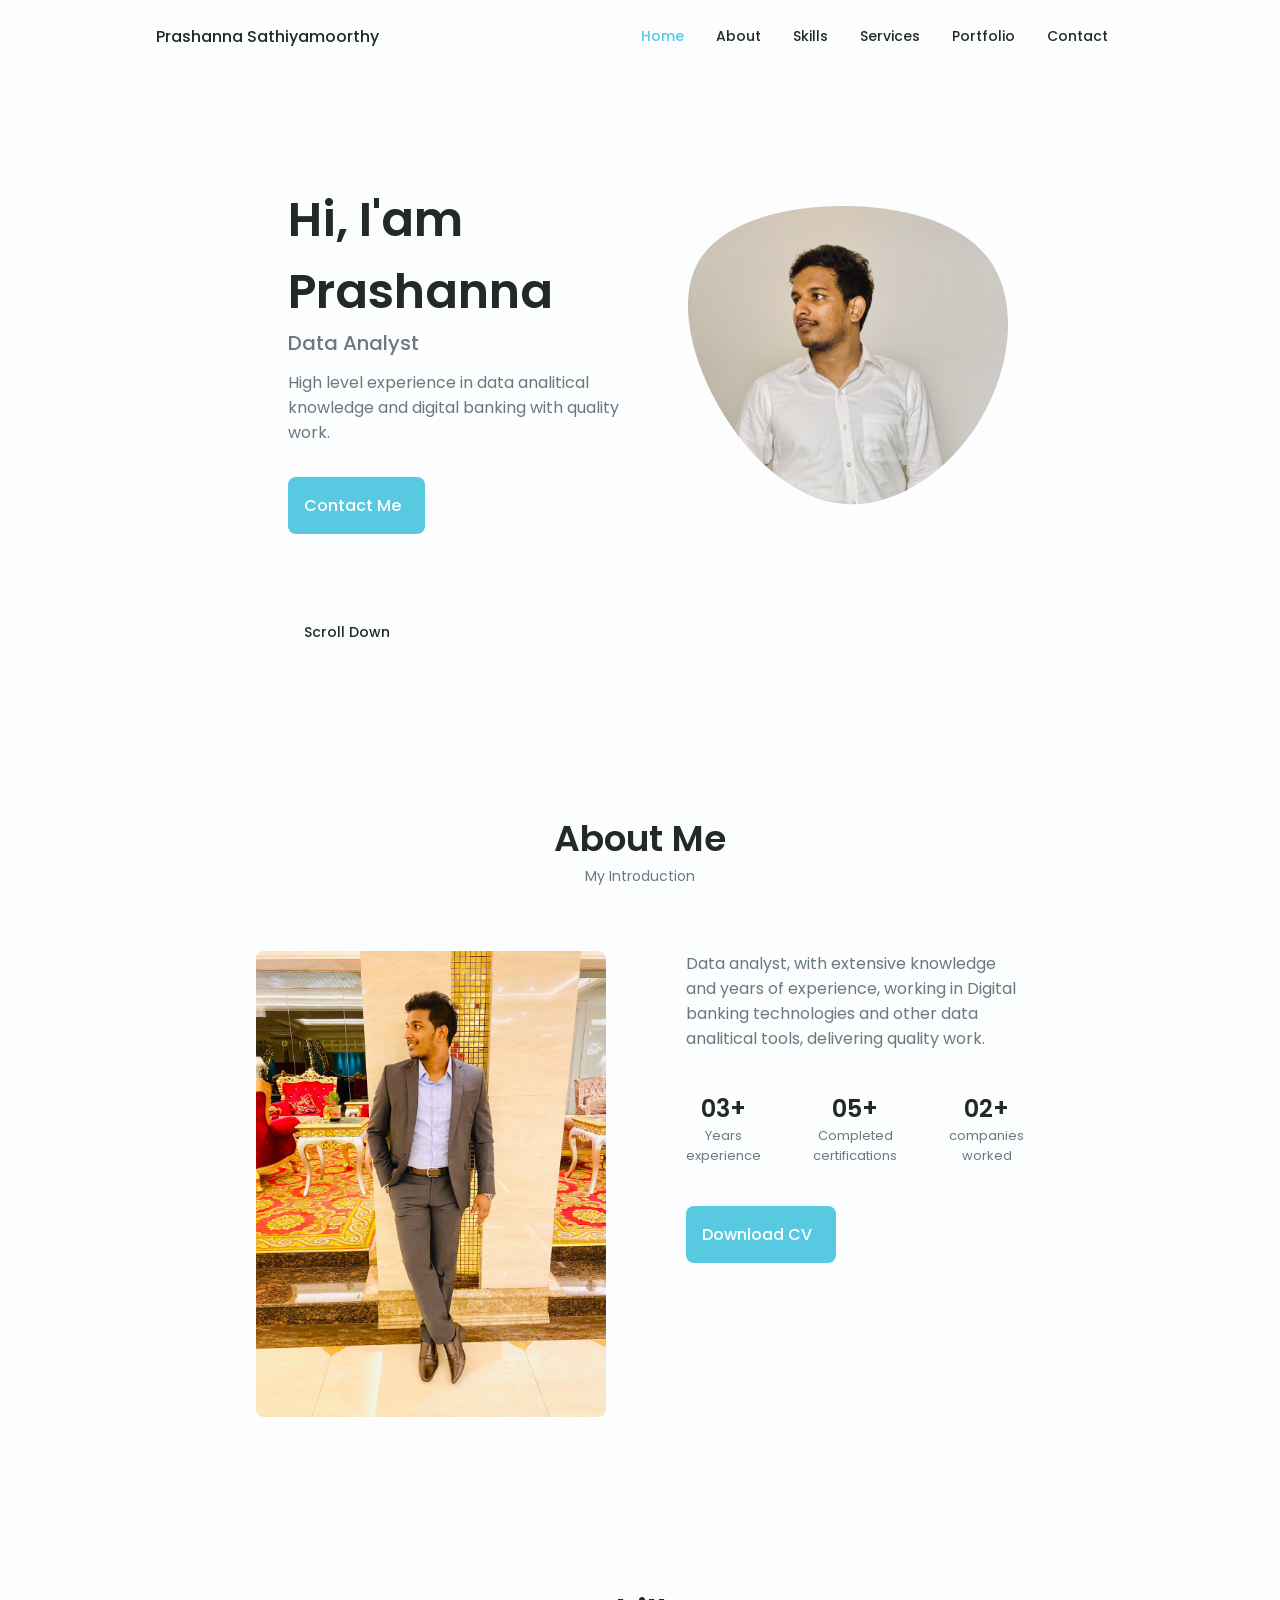
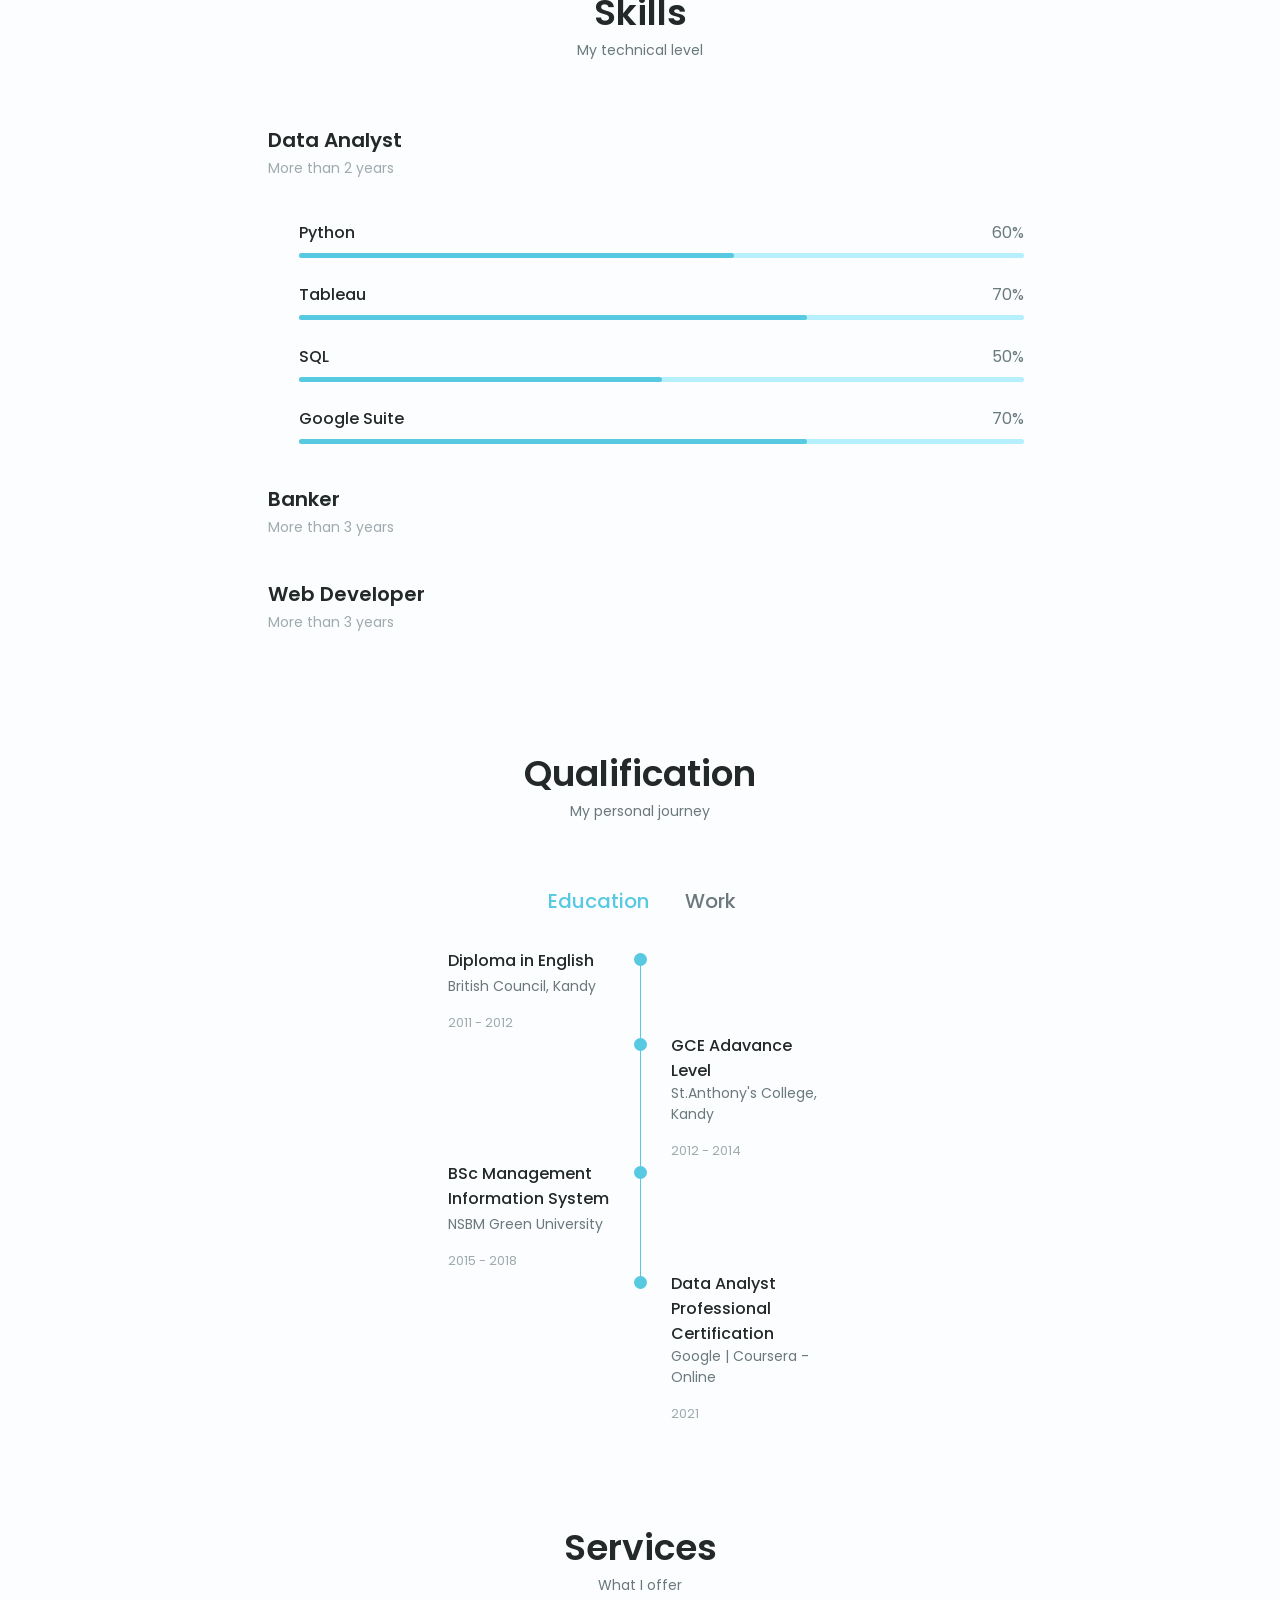
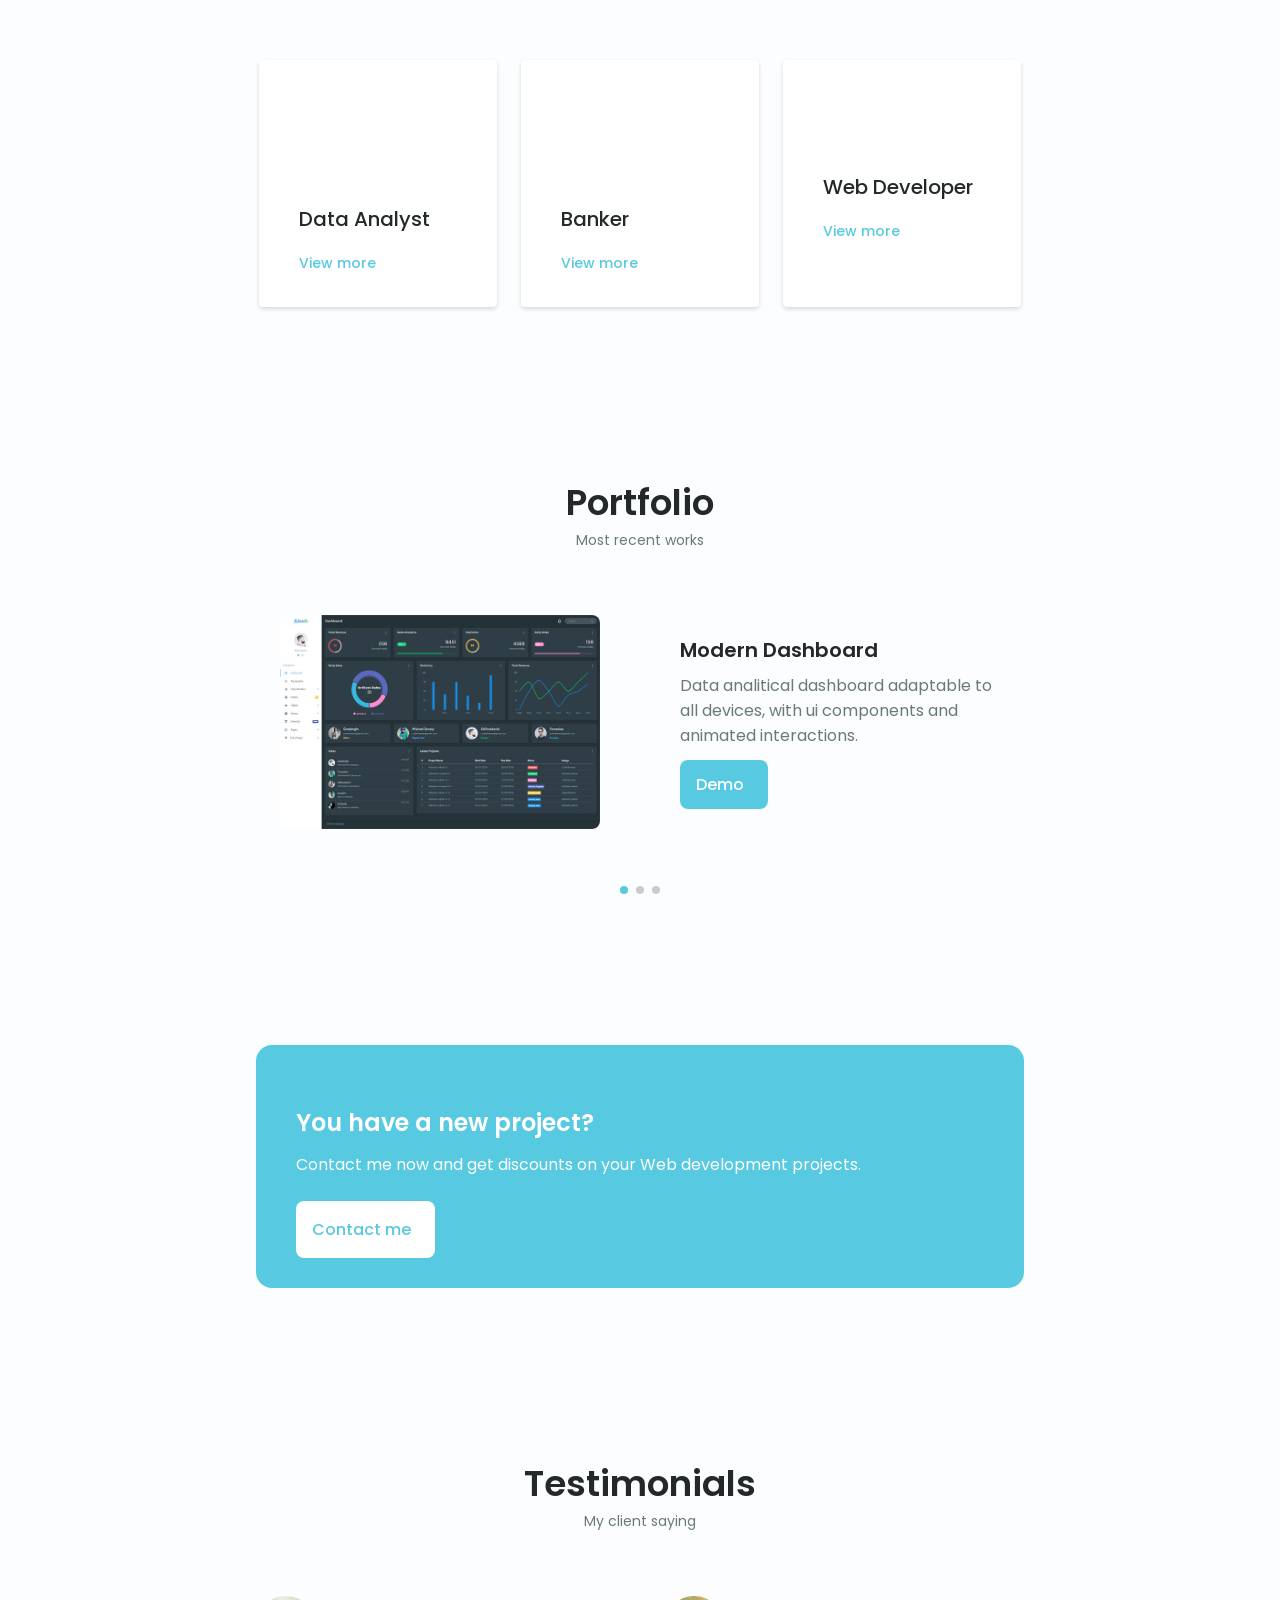
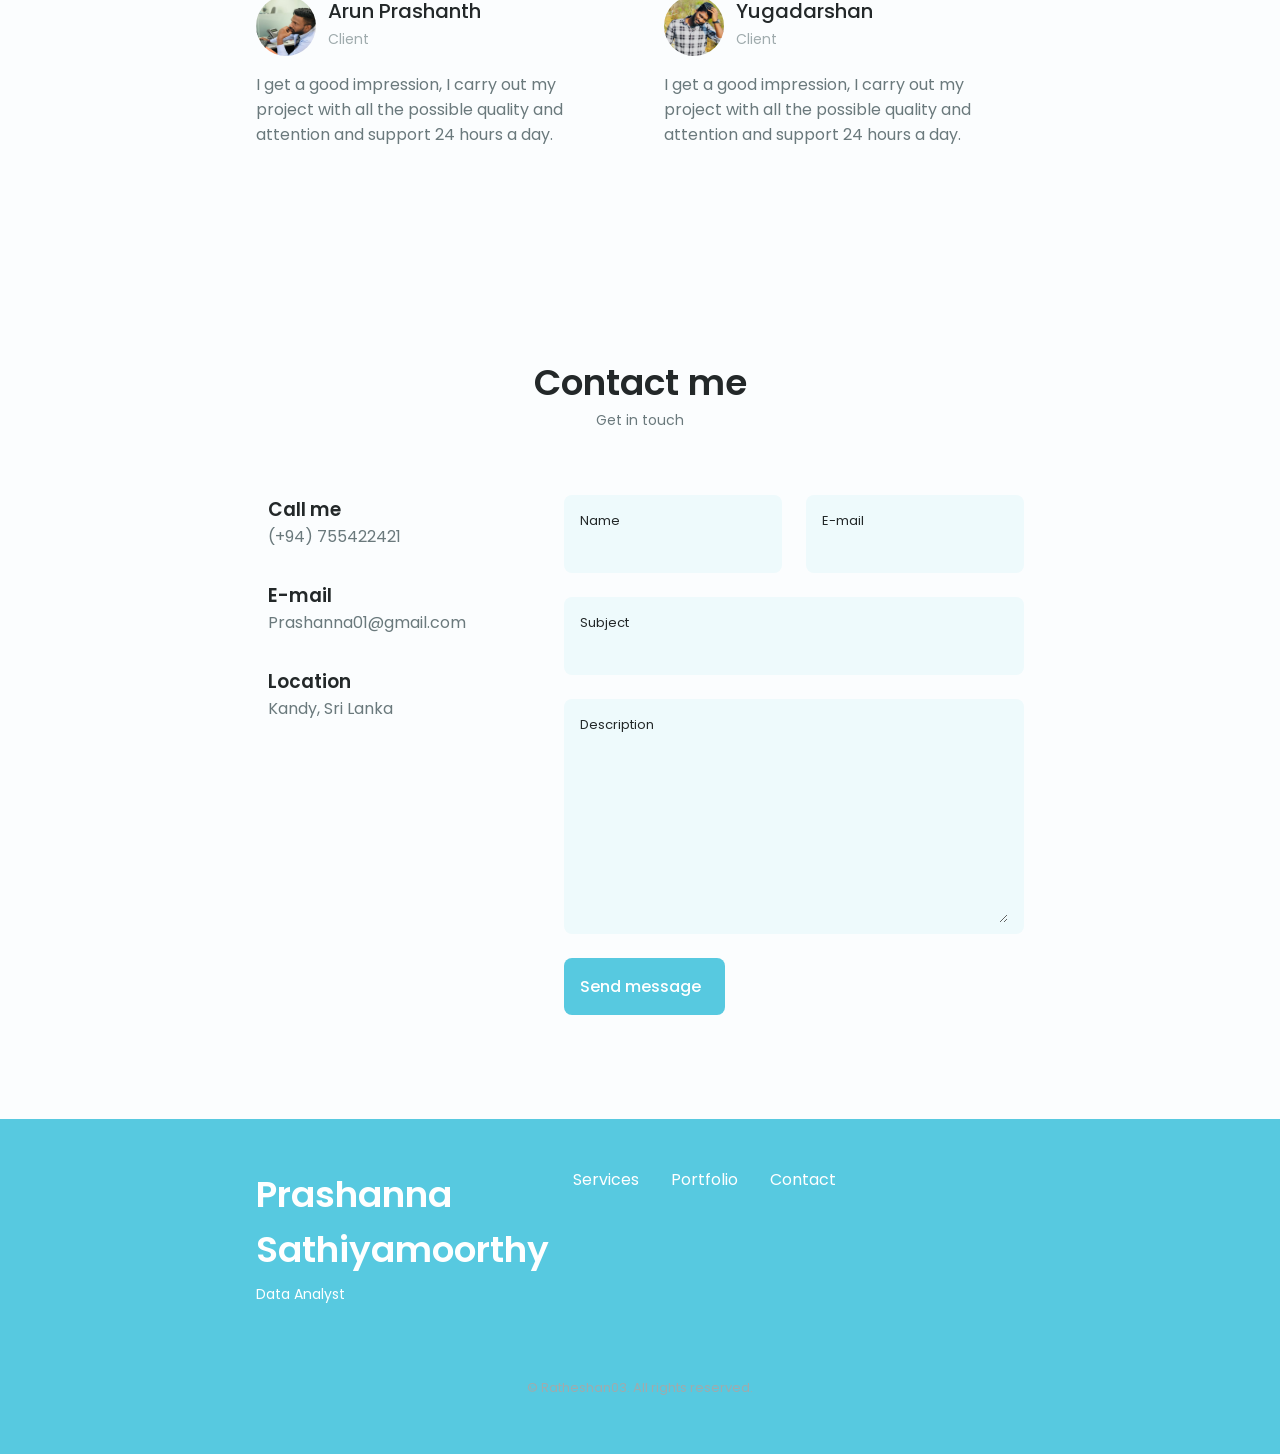
==== index.html @ 2eda4891 "Add files via upload" ====
<!DOCTYPE html>
    <html lang="en">
    <head>
        <meta charset="UTF-8">
        <meta name="viewport" content="width=device-width, initial-scale=1.0">

        <!--==================== UNICONS ====================-->
        <link rel="stylesheet" href="https://unicons.iconscout.com/release/v4.0.0/css/line.css">
        
        <!--==================== SWIPER CSS ====================-->
        <link rel="stylesheet" href="./packages/css/swiper-bundle.min.css">
        
        <!--==================== CSS ====================-->
        <link rel="stylesheet" href="./packages/css/styles.css">

        <title>Prashanna</title>
    </head>
    <body>
        <!--==================== HEADER ====================-->
        <header class="header" id="header">
            <nav class="nav container">
                <a href="#" class="nav__logo">Prashanna Sathiyamoorthy</a>
                <div class="nav__menu" id="nav-menu">
                    <ul class="nav__list grid">
                        <li class="nav__item">
                            <a href="#home" class="nav__link">
                                <i class="uil uil-estate nav__icon"></i>Home
                            </a>
                        </li>
                        <li class="nav__item">
                            <a href="#about" class="nav__link">
                                <i class="uil uil-user nav__icon"></i>About
                            </a>
                        </li>
                        <li class="nav__item">
                            <a href="#skills" class="nav__link">
                                <i class="uil uil-file-alt nav__icon"></i>Skills
                            </a>
                        </li>
                          <li class="nav__item">
                            <a href="#services" class="nav__link">
                                <i class="uil uil-briefcase-alt nav__icon"></i>Services
                            </a>
                        </li>
                        <li class="nav__item">
                            <a href="#portfolio" class="nav__link">
                                <i class="uil uil-scenery nav__icon"></i>Portfolio                                
                            </a>
                        </li>
                        <li class="nav__item">
                            <a href="#contact" class="nav__link">
                                <i class="uil uil-message nav__icon"></i>Contact                               
                            </a>
                        </li>
                    </ul>
                    <i class="uil uil-times nav__close" id="nav-close"></i>
                </div>
                <div class="nav__btns">
                    <!-- Theme change button -->

                    <i class="uil uil-moon change-theme" id="theme-button"></i>

                    <div class="nav__toggle" id="nav-toggle">
                        <i class="uil uil-apps"></i>
                    </div>
                </div>
            </nav>
        </header>

        <!--==================== MAIN ====================-->
        <main class="main">
            <!--==================== HOME ====================-->
            <section class="home section" id="home">
                <div class="home__container container grid">
                    <div class="home__content grid">
                        <div class="home__social">
                            <a href="https://www.linkedin.com/in/prashanna-sathiyamoorthy-194704153/" target="_blank" class="home__social-icon">
                                <i class="uil uil-linkedin-alt"></i>
                            </a>
                            <a href="https://twitter.com/prashanna01" target="_blank" class="home__social-icon">
                                <i class="uil uil-twitter-alt"></i>
                            </a>
                            <a href="https://www.github.com" target="_blank" class="home__social-icon">
                                <i class="uil uil-github-alt"></i>
                            </a>
                        </div>

                        <div class="home__img">
                            <svg class="home__blob" viewBox="0 0 200 187" xmlns="http://www.w3.org/2000/svg" xmlns:xlink="http://www.w3.org/1999/xlink">
                                <mask id="mask0" mask-type="alpha">
                                    <path d="M190.312 36.4879C206.582 62.1187 201.309 102.826 182.328 134.186C163.346 165.547 
                                    130.807 187.559 100.226 186.353C69.6454 185.297 41.0228 161.023 21.7403 129.362C2.45775 
                                    97.8511 -7.48481 59.1033 6.67581 34.5279C20.9871 10.1032 59.7028 -0.149132 97.9666 
                                    0.00163737C136.23 0.303176 174.193 10.857 190.312 36.4879Z"/>
                                </mask>
                                <g mask="url(#mask0)">
                                    <path d="M190.312 36.4879C206.582 62.1187 201.309 102.826 182.328 134.186C163.346 
                                    165.547 130.807 187.559 100.226 186.353C69.6454 185.297 41.0228 161.023 21.7403 
                                    129.362C2.45775 97.8511 -7.48481 59.1033 6.67581 34.5279C20.9871 10.1032 59.7028 
                                    -0.149132 97.9666 0.00163737C136.23 0.303176 174.193 10.857 190.312 36.4879Z"/>
                                    <image class="home__blob-img" x="" xlink:href="packages/images/pras-1.jpeg"/>
                                </g>
                            </svg>
                        </div>

                        <div class="home__data">
                            <h1 class="home__title">Hi, I'am Prashanna</h1>
                            <h3 class="home__subtitle">Data Analyst</h3>
                            <p class="home__description">High level experience in data analitical knowledge and digital banking with quality work.</p>
                            <a href="#contact" class="button button--flex home__button">
                                Contact Me<i class="uil uil-message button__icon"></i>
                            </a>
                        </div>
                    </div>

                    <div class="home__scroll">
                        <a href="#about" class="home__scroll-button button--flex">
                            <i class="uil uil-mouse-alt home__scroll-mouse"></i>
                            <span class="home__scroll-name">Scroll Down</span>
                            <i class="uil uil-arrow-down home__scroll-arrow"></i>
                        </a>
                    </div>
                </div>
            </section>

            <!--==================== ABOUT ====================-->
            <section class="about section" id="about">
                <h2 class="section__title">About Me</h2>
                <span class="section__subtitle">My Introduction</span>

                <div class="about__container container grid">
                    <img src="packages/images/pras-2.jpeg" alt="" class="about__img">
                    <div class="about__data">
                        <p class="about__description">
                            Data analyst, with extensive knowledge and years of experience, 
                            working in Digital banking technologies and other data analitical tools, 
                            delivering quality work.
                        </p>
                        <div class="about__info">
                            <div>
                                <span class="about__info-title">03+</span>
                                <span class="about__info-name">Years <br> experience</span>
                            </div>
                            <div>
                                <span class="about__info-title">05+</span>
                                <span class="about__info-name">Completed <br> certifications</span>
                            </div>
                            <div>
                                <span class="about__info-title">02+</span>
                                <span class="about__info-name">companies<br>worked</span>
                            </div>
                        </div>

                        <div class="about__buttons">
                            <a download="" href="packages/pdf/" class="button button--flex">
                                Download CV<i class="uil uil-download-alt button__icon"></i>
                            </a>
                        </div>
                    </div>
                </div>
            </section>

            <!--==================== SKILLS ====================-->
            <section class="skills section" id="skills">
                <h2 class="section__title">Skills</h2>
                <span class="section__subtitle">My technical level</span>

                <div class="skills__container container grid">
                    <div>
                         <!--==================== SKILL-1 ====================-->
                        <div class="skills__content skills__open">
                            <div class="skills__header">
                                <i class="uil uil-analytics skills__icon"></i>
                               <div>
                                   <h1 class="skills__title">Data Analyst</h1>
                                   <span class="skills__subtitle">More than 2 years</span>
                               </div>

                               <i class="uil uil-angle-down skills__arrow"></i>
                            </div>
                            <div class="skills__list grid">
                                <div class="skills__data">
                                    <div class="skills__titles">
                                        <h3 class="skills__name">Python</h3>
                                        <span class="skills__number">60%</span>
                                    </div>
                                    <div class="skills__bar">
                                        <span class="skills__percentage skills__python"></span>
                                    </div>
                                </div>
                               <div class="skills__data">
                                   <div class="skills__titles">
                                       <h3 class="skills__name">Tableau</h3>
                                       <span class="skills__number">70%</span>
                                   </div>
                                   <div class="skills__bar">
                                       <span class="skills__percentage skills__tab"></span>
                                   </div>
                               </div>
                               <div class="skills__data">
                                   <div class="skills__titles">
                                       <h3 class="skills__name">SQL</h3>
                                       <span class="skills__number">50%</span>
                                   </div>
                                   <div class="skills__bar">
                                       <span class="skills__percentage skills__sql"></span>
                                   </div>
                               </div>
                               <div class="skills__data">
                                   <div class="skills__titles">
                                       <h3 class="skills__name">Google Suite</h3>
                                       <span class="skills__number">70%</span>
                                   </div>
                                   <div class="skills__bar">
                                       <span class="skills__percentage skills__google"></span>
                                   </div>
                               </div>
                            </div>
                        </div>
                         <!--==================== SKILLS 2 ====================-->
                        <div class="skills__content skills__close">
                            <div class="skills__header">
                                <i class="uil uil-money-bill skills__icon"></i>
                               <div>
                                   <h1 class="skills__title">Banker</h1>
                                   <span class="skills__subtitle">More than 3 years</span>
                               </div>

                               <i class="uil uil-angle-down skills__arrow"></i>
                            </div>
                            <div class="skills__list grid">
                                <div class="skills__data">
                                    <div class="skills__titles">
                                        <h3 class="skills__name">Digital Banking</h3>
                                        <span class="skills__number">80%</span>
                                    </div>
                                    <div class="skills__bar">
                                        <span class="skills__percentage skills__bank"></span>
                                    </div>
                               </div>
                               <div class="skills__data">
                                   <div class="skills__titles">
                                       <h3 class="skills__name">Counters</h3>
                                       <span class="skills__number">80%</span>
                                   </div>
                                   <div class="skills__bar">
                                       <span class="skills__percentage skills__counter"></span>
                                   </div>
                               </div>
                               <div class="skills__data">
                                    <div class="skills__titles">
                                      <h3 class="skills__name">Google suite</h3>
                                      <span class="skills__number">70%</span>
                                    </div>
                                    <div class="skills__bar">
                                       <span class="skills__percentage skills__google"></span>
                                    </div>
                                </div>
                                <div class="skills__data">
                                   <div class="skills__titles">
                                       <h3 class="skills__name">MS Office</h3>
                                       <span class="skills__number">90%</span>
                                   </div>
                                   <div class="skills__bar">
                                       <span class="skills__percentage skills__office"></span>
                                   </div>
                                </div>
                            </div>
                        </div>
                    </div>

                    <div>
                        <!--==================== SKILLS 3 ====================-->
                        <div class="skills__content skills__close">
                            <div class="skills__header">
                               <i class="uil uil-brackets-curly skills__icon"></i>
                               <div>
                                   <h1 class="skills__title">Web Developer</h1>
                                   <span class="skills__subtitle">More than 3 years</span>
                               </div>

                               <i class="uil uil-angle-down skills__arrow"></i>
                            </div>
                            <div class="skills__list grid">
                                <div class="skills__data">
                                    <div class="skills__titles">
                                        <h3 class="skills__name">HTML</h3>
                                        <span class="skills__number">90%</span>
                                    </div>
                                    <div class="skills__bar">
                                        <span class="skills__percentage skills__html"></span>
                                    </div>
                                </div>
                               <div class="skills__data">
                                   <div class="skills__titles">
                                       <h3 class="skills__name">CSS</h3>
                                       <span class="skills__number">80%</span>
                                   </div>
                                   <div class="skills__bar">
                                       <span class="skills__percentage skills__css"></span>
                                   </div>
                               </div>
                               <div class="skills__data">
                                   <div class="skills__titles">
                                       <h3 class="skills__name">JavaScript</h3>
                                       <span class="skills__number">60%</span>
                                   </div>
                                   <div class="skills__bar">
                                       <span class="skills__percentage skills__js"></span>
                                   </div>
                               </div>
                               <div class="skills__data">
                                   <div class="skills__titles">
                                       <h3 class="skills__name">WordPress</h3>
                                       <span class="skills__number">70%</span>
                                   </div>
                                   <div class="skills__bar">
                                       <span class="skills__percentage skills__wordpress"></span>
                                   </div>
                               </div>
                           </div>
                       </div>
                    </div>
                </div>
            </section>

              <!--==================== QUALIFICATION ====================-->
        <section class="qualification__section">
            <h2 class="section__title">Qualification</h2>
            <span class="section__subtitle">My personal journey</span>

            <div class="qualification__container container">
                <div class="qualification__tabs">
                    <div class="qualification__button button--flex qualification__active" data-target='#education'>
                        <i class="uil uil-graduation-cap qualification__icon"></i>
                        Education
                    </div>

                    <div class="qualification__button button--flex" data-target="#work">
                        <i class="uil uil-briefcase-alt qualification__icon"></i>
                        Work
                    </div>
                </div>

                <div class="qualification__sections">
            <!--==================== QUALIFICATION CONTENT 1 ====================-->
            <div class="qualification__content qualification__active" data-content id="education">
             <!--==================== QUALIFICATION 1 ====================--> 
             <div class="qualification__data">
                 <div>
                     <h3 class="qualification__title">Diploma in English </h3>
                     <span class="qualification__subtitle">British Council, Kandy</span>
                     <div class="qualification__calendar">
                        <i class="uil uil-calendar-alt"></i>
                        2011 - 2012
                     </div>
                 </div>

                 <div>
                     <span class="qualification__rounder"></span>
                     <span class="qualification__line"></span>
                 </div>
             </div>
             
             <!--==================== QUALIFICATION 2 ====================--> 
             <div class="qualification__data">
                <div></div>
                <div>
                   <span class="qualification__rounder"></span>
                   <span class="qualification__line"></span>
                </div>

                <div>
                    <h3 class="qualification__title">GCE Adavance Level</h3>
                    <span class="qualification__subtitle">St.Anthony's College, Kandy</span>
                    <div class="qualification__calendar">
                       <i class="uil uil-calendar-alt"></i>
                       2012 - 2014
                    </div>
                </div>
            </div> 

            <!--==================== QUALIFICATION 3 ====================--> 
            <div class="qualification__data">
                <div>
                    <h3 class="qualification__title">BSc Management Information System</h3>
                    <span class="qualification__subtitle">NSBM Green University</span>
                    <div class="qualification__calendar">
                       <i class="uil uil-calendar-alt"></i>
                       2015 - 2018
                    </div>
                </div>

                <div>
                    <span class="qualification__rounder"></span>
                    <span class="qualification__line"></span>
                </div>
            </div> 

            <!--==================== QUALIFICATION 4 ====================--> 
            <div class="qualification__data">
                <div></div>
                <div>
                    <span class="qualification__rounder"></span>
                   <!-- <span class="qualification__line"></span> -->
                </div>

                <div>
                    <h3 class="qualification__title">Data Analyst Professional Certification</h3>
                    <span class="qualification__subtitle">Google | Coursera - Online</span>
                    <div class="qualification__calendar">
                       <i class="uil uil-calendar-alt"></i>
                       2021
                    </div>
                </div>

                
            </div>
            </div>
            
            <!--==================== QUALIFICATION CONTENT 2 ====================-->
            <div class="qualification__content" data-content id="work">
                <!--==================== QUALIFICATION 1 ====================--> 
                <div class="qualification__data">
                    <div>
                        <h3 class="qualification__title">Trainee Banking Assistant</h3>
                        <span class="qualification__subtitle">DFCC Head Office - Colombo</span>
                        <div class="qualification__calendar">
                           <i class="uil uil-calendar-alt"></i>
                           2017 - 2019
                        </div>
                    </div>
   
                    <div>
                        <span class="qualification__rounder"></span>
                        <span class="qualification__line"></span>
                    </div>
                </div>
                
                <!--==================== QUALIFICATION 2 ====================--> 
                <div class="qualification__data">
                   <div></div>
                   <div>
                      <span class="qualification__rounder"></span>
                      <span class="qualification__line"></span>
                   </div>
   
                   <div>
                       <h3 class="qualification__title">Banking Assistant</h3>
                       <span class="qualification__subtitle">DFCC Head Office - Colombo</span>
                       <div class="qualification__calendar">
                          <i class="uil uil-calendar-alt"></i>
                          2019 - 2020
                       </div>
                   </div>
               </div> 
   
               <!--==================== QUALIFICATION 3 ====================--> 
               <div class="qualification__data">
                   <div>
                       <h3 class="qualification__title">Data Analyst - Digital banking</h3>
                       <span class="qualification__subtitle">DFCC Head Office - Colombo</span>
                       <div class="qualification__calendar">
                          <i class="uil uil-calendar-alt"></i>
                          2020 - Present
                       </div>
                   </div>
   
                   <div>
                       <span class="qualification__rounder"></span>
                       <!-- <span class="qualification__line"></span> -->
                   </div>
               </div> 
          
               </div> 
             
               </div>
            </div>
        </section>
      
        <!--==================== SERVICES ====================-->
        <section class="services section" id="services">
            <h2 class="section__title">Services</h2>
            <span class="section__subtitle">What I offer</span>

            <div class="services__container container grid">
        <!--==================== SERVICES 1 ====================-->  
        <div class="services__content">
            <div>
                <i class="uil uil-analytics skills__icon"></i>
                <h3 class="services__title">Data Analyst<br></h3>
            </div>
            <span class="button button--flex button--small button--link services__button">
                View more
                <i class="uil uil-arrow-right button__icon"></i>
            </span>

            <div class="services__modal">
                <div class="services__modal-content">
                    <h4 class="services__modal-title">Data Analyst <br></h4>
                    <i class="uil uil-times services__modal-close"></i>

                    <ul class="services__modal-services grid">
                        <li class="services__modal-service">
                            <i class="uil uil-check-circle services__modal-icon"></i>
                            <p>I analize data systems.</p>
                        </li>

                        <li class="services__modal-service">
                            <i class="uil uil-check-circle services__modal-icon"></i>
                            <p>Automating information retrieval.</p>
                        </li>

                        <li class="services__modal-service">
                            <i class="uil uil-check-circle services__modal-icon"></i>
                            <p>Systematically applying statistical and logical techniques.</p>
                        </li>

                        <li class="services__modal-service">
                            <i class="uil uil-check-circle services__modal-icon"></i>
                            <p>Visualizing graphs, charts and preparing reports and dashboards.</p>
                        </li>
                    </ul>
                </div>
            </div>
        </div>  
        
        <!--==================== SERVICES 2 ====================--> 
        <div class="services__content">
            <div>
                <i class="uil uil-money-bill skills__icon"></i>
                <h3 class="services__title">Banker<br> </h3>
            </div>
            <span class="button button--flex button--small button--link services__button">
                View more
                <i class="uil uil-arrow-right button__icon"></i>
            </span>

            <div class="services__modal">
                <div class="services__modal-content">
                    <h4 class="services__modal-title">Banker<br></h4>
                    <i class="uil uil-times services__modal-close"></i>

                    <ul class="services__modal-services grid">
                        <li class="services__modal-service">
                            <i class="uil uil-check-circle services__modal-icon"></i>
                            <p>Assiting both personal and commercial clients with financial questions and needs.</p>
                        </li>

                        <li class="services__modal-service">
                            <i class="uil uil-check-circle services__modal-icon"></i>
                            <p>Maintain customer acoounts and help resolve disputes.</p>
                        </li>

                        <li class="services__modal-service">
                            <i class="uil uil-check-circle services__modal-icon"></i>
                            <p>Refer customers to loan officers or other financial specialist.</p>
                        </li>

                        <li class="services__modal-service">
                            <i class="uil uil-check-circle services__modal-icon"></i>
                            <p>Systematically applying statistical and logical techniques.</p>
                        </li>
                    </ul>
                </div>
            </div>
        </div>  
       
        <!--==================== SERVICES 3 ====================-->
        <div class="services__content">
            <div>
                <i class="uil uil-arrow services__icon"></i>
                <h3 class="services__title">Web Developer<br></h3>
            </div>
            <span class="button button--flex button--small button--link services__button">
                View more
                <i class="uil uil-arrow-right button__icon"></i>
            </span>

            <div class="services__modal">
                <div class="services__modal-content">
                    <h4 class="services__modal-title">Web  Developer<br></h4>
                    <i class="uil uil-times services__modal-close"></i>

                    <ul class="services__modal-services grid">
                        <li class="services__modal-service">
                            <i class="uil uil-check-circle services__modal-icon"></i>
                            <p>I develop the user interface.</p>
                        </li>

                        <li class="services__modal-service">
                            <i class="uil uil-check-circle services__modal-icon"></i>
                            <p>Webpage development.</p>
                        </li>

                        <li class="services__modal-service">
                            <i class="uil uil-check-circle services__modal-icon"></i>
                            <p>I create Ux element interactions.</p>
                        </li>

                        <li class="services__modal-service">
                            <i class="uil uil-check-circle services__modal-icon"></i>
                            <p>Well trained in WordPress.</p>
                        </li>
                    </ul>
                </div>
            </div>
        </div> 
  
       
        </div>
        </section>
        <!--==================== PORTFOLIO ====================-->
        <section class="portfolio section" id="portfolio">

            <h2 class="section__title">Portfolio</h2>
            <span class="section__subtitle">Most recent works</span>

            <div class="portfolio__container container swiper-container">
                <div class="swiper-wrapper">
        <!--==================== PORTFOLIO 1 ====================-->
        
            <div class="portfolio__content grid swiper-slide">
                <img src="./packages/images/portfolio1.jpg" alt="" class="portfolio__img">

                <div class="portfolio_">
                    <h3 class="portfolio__title">Modern Dashboard</h3>
                    <p class="portfolio__description">Data analitical dashboard adaptable to all devices, 
                        with ui components and animated interactions.</p>
                    <a href="#" class="button button--flex button--small portfolio__button">
                        Demo
                        <i class="uil uil-arrow-right button__icon"></i>
                    </a>
                </div>
            </div>

            <!--==================== PORTFOLIO 2 ====================-->
        
            <div class="portfolio__content grid swiper-slide">
                <img src="./packages/images/portfolio3.PNG" alt="" class="portfolio__img">

                <div class="portfolio_">
                    <h3 class="portfolio__title">E-Commerce website</h3>
                    <p class="portfolio__description">Above Amazon clone is adaptable to all devices, with 
                        ui components and animated interactions.</p>
                    <a href="#" class="button button--flex button--small portfolio__button">
                        Demo
                        <i class="uil uil-arrow-right button__icon"></i>
                    </a>
                </div>
            </div>

            <!--==================== PORTFOLIO 3 ====================-->
        
            <div class="portfolio__content grid swiper-slide">
                <img src="./packages/images/portfolio2.png" alt="" class="portfolio__img">

                <div class="portfolio_">
                    <h3 class="portfolio__title">Brand Design</h3>
                    <p class="portfolio__description">Tesla Clone is adaptable to all devices, with 
                        ui components and animated interactions.</p>
                    <a href="#" class="button button--flex button--small portfolio__button">
                        Demo
                        <i class="uil uil-arrow-right button__icon"></i>
                    </a>
                </div>
            </div>
                </div>

            <!-- add arrows-->
            <div class="swiper-button-next">
                <i class="uil uil-angle-right-b swiper-portfolio-icon"></i>
            </div>

            <div class="swiper-button-prev">
                <i class="uil uil-angle-left-b swiper-portfolio-icon"></i>
            </div>

            <!-- Add Pagination -->
            <div class="swiper-pagination"></div>
            
        
        </div>

        </section>

        <!--==================== PROJECT IN MIND ====================-->
        <section class="project section">

            <div class="project__bg">
                <div class="project__container container grid">
                    <div class="project__data">
                        <h2 class="project__title">You have a new project?</h2>
                        <p class="project__description">Contact me now and get discounts on your Web development projects.</p>
                        <a href="#contact" class="button button--flex button--white">Contact me
                            <i class="uil uil-message project__icon button__icon"></i>
                        </a>
                       
                    </div>
                    <!-- <img src="assets/img/project.png" alt="" class="project__img"> -->
                </div>
            </div>

        </section>

        <!--==================== TESTIMONIAL ====================-->
        <section class="testimonial section">

            <h2 class="section__title">Testimonials</h2>
            <span class="section__subtitle">My client saying</span>

            <div class="testimonial__container container swiper-container">
                <div class="swiper-wrapper">
                <!--==================== TESTIMONIAL 1 ====================-->
                    <div class="testimonial__content swiper-slide">
                        <div class="testimonial__data">
                            <div class="testimonial__header">
                                <img src="./packages/images/arun.PNG" alt="" class="testimonial__img">
                                
                                <div>
                                    <h3 class="testimonial__name">Arun Prashanth</h3>
                                    <span class="testimonial__client">Client</span>
                                </div>
                            </div>
                            <div>
                                <i class="uil uil-star testimonial__icon-star"></i>
                                <i class="uil uil-star testimonial__icon-star"></i>
                                <i class="uil uil-star testimonial__icon-star"></i>
                                <i class="uil uil-star testimonial__icon-star"></i>
                                <i class="uil uil-star testimonial__icon-star"></i>
                            </div>
                        </div>

                        <p class="testimonial__description">I get a good impression, I carry out my project with all the 
                            possible quality and attention and support 24 hours a day.
                        </p>
                    </div>
                    <!--==================== TESTIMONIAL 2 ====================-->
                    <div class="testimonial__content swiper-slide">
                        <div class="testimonial__data">
                            <div class="testimonial__header">
                                <img src="./packages/images/yuga.PNG" alt="" class="testimonial__img">
                                
                                <div>
                                    <h3 class="testimonial__name">Yugadarshan</h3>
                                    <span class="testimonial__client">Client</span>
                                </div>
                            </div>
                            <div>
                                <i class="uil uil-star testimonial__icon-star"></i>
                                <i class="uil uil-star testimonial__icon-star"></i>
                                <i class="uil uil-star testimonial__icon-star"></i>
                                <i class="uil uil-star testimonial__icon-star"></i>
                                <i class="uil uil-star testimonial__icon-star"></i>
                            </div>
                        </div>

                        <p class="testimonial__description">I get a good impression, I carry out my project with all the 
                            possible quality and attention and support 24 hours a day.
                        </p>
                    </div>
                    <!--==================== TESTIMONIAL 3 ====================-->
                    <div class="testimonial__content swiper-slide">
                        <div class="testimonial__data">
                            <div class="testimonial__header">
                                <img src="./packages/images/shenan.PNG" alt="" class="testimonial__img">
                                
                                <div>
                                    <h3 class="testimonial__name">Shenan Sachinthan</h3>
                                    <span class="testimonial__client">Client</span>
                                </div>
                            </div>
                            <div>
                                <i class="uil uil-star testimonial__icon-star"></i>
                                <i class="uil uil-star testimonial__icon-star"></i>
                                <i class="uil uil-star testimonial__icon-star"></i>
                                <i class="uil uil-star testimonial__icon-star"></i>
                                <i class="uil uil-star testimonial__icon-star"></i>
                            </div>
                        </div>

                        <p class="testimonial__description">I get a good impression, I carry out my project with all the 
                            possible quality and attention and support 24 hours a day.</p>
                    </div>      
                </div>

                <!--Add pagination-->
                <div class="swiper-pagination swiper-pagination-testimonial"></div>
            </div>
            </section>

        <!--==================== CONTACT ME ====================-->
        <section class="contact section" id="contact">
            <h2 class="section__title">Contact me</h2>
            <span class="section__subtitle">Get in touch</span>

            <div class="contact__container container grid">
                <div>
                    <div class="contact__information">
                        <i class="uil uil-phone-alt contact__icon"></i>

                        <div>
                            <h3 class="contact__title">Call me</h3>
                            <span class="contatc__subtitle">(+94) 755422421</span>
                        </div>
                    </div>

                    <div class="contact__information">
                        <i class="uil uil-envelope contact__icon"></i>

                        <div>
                            <h3 class="contact__title">E-mail</h3>
                            <span class="contatc__subtitle">Prashanna01@gmail.com</span>
                        </div>
                    </div>

                    <div class="contact__information">
                        <i class="uil uil-map-marker contact__icon"></i>

                        <div>
                            <h3 class="contact__title">Location</h3>
                            <span class="contatc__subtitle">Kandy, Sri Lanka</span>
                        </div>
                    </div>
                </div>

                <form action="" class="contact__form grid">
                    <div class="contact__inputs grid">
                        <div class="contact__content">
                            <label for="" class="contact__label">Name</label>
                            <input type="text" class="contact__input">
                        </div>

                        <div class="contact__content">
                            <label for="" class="contact__label">E-mail</label>
                            <input type="email" class="contact__input">
                        </div>
                    </div>

                    <div class="contact__content">
                        <label for="" class="contact__label">Subject</label>
                        <input type="text" class="contact__input">
                    </div>

                    <div class="contact__content">
                        <label for="" class="contact__label">Description</label>
                        <textarea name="" id="" cols="0" rows="7" class="contact__input"></textarea>
                    </div>

                    <div>
                        <a href="#" class="button button--flex">
                            Send message
                            <i class="uil uil-message button__icon"></i>
                        </a>
                    </div>
                </form>
            </div>

        </section>
    </main>

    <!--==================== FOOTER ====================-->
    <footer class="footer">

        <div class="footer__bg">
            <div class="footer__container container grid">
                <div>
                    <h1 class="footer__title">Prashanna Sathiyamoorthy</h1>
                    <span class="footer__subtitle">Data Analyst</span>
                </div>

                <ul class="footer__links">
                    <li>
                        <a href="#services" class="footer__link">Services</a>
                    </li>
                    <li>
                        <a href="#portfolio" class="footer__link">Portfolio</a>
                    </li>
                    <li>
                        <a href="#contact" class="footer__link">Contact</a>
                    </li>
                </ul>

                <div class="footer__socials">
                    <a href=https://www.facebook.com/prashanna.drashan" target="_blank" class="footer__social">
                        <i class="uil uil-facebook"></i>
                    </a>
                    <a href="https://www.instagram.com/prashanna01/" target="_blank" class="footer__social">
                        <i class="uil uil-instagram"></i>
                    </a>
                    <a href="https://twitter.com/prashanna01" target="_blank" class="footer__social">
                        <i class="uil uil-twitter-alt"></i>
                    </a>
                </div>
            </div>
            <p class="footer__copy">&#169; Ratheshan03. All rights reserved.</p>
        </div>
    </footer>

    <!--==================== SCROLL TOP ====================-->
    <a href="#" class="scrollup" id="scroll-up">
        <i class="uil uil-arrow-up scrollup__icon"></i>
    </a>
    

    <!--==================== SWIPER JS ====================-->
    <script src="./packages/js/swiper-bundle.min.js"></script>

    <!--==================== MAIN JS ====================-->
    <script src="./packages/js/main.js"></script>
</body>

</html>
---- packages/css/styles.css ----
/* ==================== GOOGLE FONTS ====================*/
@import url("https://fonts.googleapis.com/css2?family=Poppins:wght@400;500;600&display=swap");

/*==================== VARIABLES CSS ====================*/
:root {
  --header-height: 3rem;

  /*========== Colors ==========*/
  /* Change favorite color */
  --hue-color: 190; /*Purple 250 - Green 142 - Blue 230 - Pink 340*/

  /* HSL color mode */
  --first-color: hsl(var(--hue-color), 69%, 61%);
  --first-color-second: hsl(var(--hue-color), 69%, 61%);
  --first-color-alt: hsl(var(--hue-color), 57%, 53%);
  --first-color-lighter: hsl(var(--hue-color), 92%, 85%);
  --title-color: hsl(var(--hue-color), 8%, 15%);
  --text-color: hsl(var(--hue-color), 8%, 45%);
  --text-color-light: hsl(var(--hue-color), 8%, 65%);
  --input-color: hsl(var(--hue-color), 70%, 96%);
  --body-color: hsl(var(--hue-color), 60%, 99%);
  --container-color: #fff;
  --scroll-bar-color: hsl(var(--hue-color), 12%, 90%);
  --scroll-thumb-color: hsl(var(--hue-color), 12%, 80%);

  /*========== Font and typography ==========*/
  --body-font: "Poppins", sans-serif;

  /* .5rem = 8px, 1rem = 16px, 1.5rem = 24px ... */
  --big-font-size: 2rem;
  --h1-font-size: 1.5rem;
  --h2-font-size: 1.25rem;
  --h3-font-size: 1.125rem;
  --normal-font-size: 0.938rem;
  --small-font-size: 0.813rem;
  --smaller-font-size: 0.75rem;

  /*========== Font weight ==========*/
  --font-medium: 500;
  --font-semi-bold: 600;

  /*========== Margenes Bottom ==========*/
  /* .25rem = 4px, .5rem = 8px, .75rem = 12px ... */
  --mb-0-25: 0.25rem;
  --mb-0-5: 0.5rem;
  --mb-0-75: 0.75rem;
  --mb-1: 1rem;
  --mb-1-5: 1.5rem;
  --mb-2: 2rem;
  --mb-2-5: 2.5rem;
  --mb-3: 3rem;

  /*========== z index ==========*/
  --z-tooltip: 10;
  --z-fixed: 100;
  --z-modal: 1000;
}

/* Font size for large devices */
@media screen and (min-width: 968px) {
  :root {
    --big-font-size: 3rem;
    --h1-font-size: 2.25rem;
    --h2-font-size: 1.5rem;
    --h3-font-size: 1.25rem;
    --normal-font-size: 1rem;
    --small-font-size: 0.875rem;
    --smaller-font-size: 0.813rem;
  }
}

/*========== Variables Dark theme ==========*/
body.dark-theme {
  /* HSL color mode */
  --first-color-second: hsl(var(--hue-color), 30%, 8%);
  --title-color: hsl(var(--hue-color), 8%, 95%);
  --text-color: hsl(var(--hue-color), 8%, 45%);
  --text-color-light: hsl(var(--hue-color), 8%, 75%);
  --input-color: hsl(var(--hue-color), 29%, 16%);
  --body-color: hsl(var(--hue-color), 28%, 12%);
  --container-color: hsl(var(--hue-color), 29%, 16%);
  --scroll-bar-color: hsl(var(--hue-color), 12%, 48%);
  --scroll-thumb-color: hsl(var(--hue-color), 12%, 36%);
}

/*========== Button Dark/Light ==========*/
.nav__btns {
  display: flex;
  align-items: center;
}

.change-theme {
  font-size: 1.25rem;
  color: var(--title-color);
  margin-right: var(--mb-1);
  cursor: pointer;
}

.change-theme:hover {
  color: var(--first-color);
}

/*==================== BASE ====================*/

* {
  box-sizing: border-box;
  padding: 0;
  margin: 0;
}

html {
  scroll-behavior: smooth;
}

body {
  margin: 0 0 var(--header-height) 0;
  font-family: var(--body-font);
  font-size: var(--normal-font-size);
  background-color: var(--body-color);
  color: var(--text-color);
}

h1,
h2,
h3,
h4 {
  color: var(--title-color);
  font-weight: var(--font-semi-bold);
}

ul {
  list-style: none;
}

a {
  text-decoration: none;
}

img {
  width: 100%;
  height: auto;
}

/*==================== REUSABLE CSS CLASSES ====================*/
.section {
  padding: 2rem 0 4rem;
  margin-bottom: 40px;
}

.section__title {
  font-size: var(--h1-font-size);
}

.section__subtitle {
  display: block;
  font-size: var(--small-font-size);
  margin-bottom: var(--mb-2);
}

.section__title,
.section__subtitle {
  text-align: center;
}

/*==================== LAYOUT ====================*/

.container {
  max-width: 768px;
  margin-left: var(--mb-1-5);
  margin-right: var(--mb-1-5);
}

.grid {
  display: grid;
  gap: 1.5rem;
}

.header {
  width: 100%;
  position: fixed;
  bottom: 0;
  left: 0;
  z-index: var(--z-fixed);
  background-color: var(--body-color);
}

/*==================== NAV ====================*/
.nav {
  max-width: 968px;
  height: var(--header-height);
  display: flex;
  justify-content: space-between;
  align-items: center;
}

.nav__logo,
.nav__toggle {
  color: var(--title-color);
  font-weight: var(--font-medium);
}

.nav__logo:hover {
  color: var(--first-color);
}

.nav__toggle {
  font-size: 1.1rem;
  cursor: pointer;
}

.nav__toggle:hover {
  color: var(--first-color);
}

@media screen and (max-width: 767px) {
  .nav__menu {
    position: fixed;
    bottom: -100%;
    left: 0;
    width: 100%;
    background-color: var(--body-color);
    padding: 2rem 1.5rem 4rem;
    box-shadow: 0 -1px 4px rgba(0, 0, 0, 0.15);
    border-radius: 1.5rem 1.5rem 0 0;
    transition: 0.3s;
  }
}

.nav__list {
  grid-template-columns: repeat(3, 1fr);
  gap: 2rem;
}
.nav__link {
  display: flex;
  flex-direction: column;
  align-items: center;
  font-size: var(--small-font-size);
  color: var(--title-color);
  font-weight: var(--font-medium);
}

.nav__link:hover {
  color: var(--first-color);
}

.nav__icon {
  font-size: 1.2rem;
}

.nav__close {
  position: absolute;
  right: 1.3rem;
  bottom: 0.5rem;
  font-size: 1.5rem;
  cursor: pointer;
  color: var(--first-color);
}

.nav__close:hover {
  color: var(--first-color-alt);
}

/* show menu */
.show-menu {
  bottom: 0;
}

/* Active link */
.active-link {
  color: var(--first-color);
}

/* Change background header */
.scroll-header {
  box-shadow: 0 -1px 4px rgba(0, 0, 0, 0.15);
}

/*==================== HOME ====================*/

.home__container {
  gap: 1rem;
}

.home__content {
  grid-template-columns: 0.5fr 3fr;
  padding-top: 3.5rem;
  align-items: center;
}

.home__social {
  display: grid;
  grid-template-columns: max-content;
  row-gap: 1rem;
}

.home__social-icon {
  font-size: 1.25rem;
  color: var(--first-color);
}

.home__social-icon:hover {
  color: var(--first-color-alt);
}

.home__blob {
  width: 200px;
  fill: var(--first-color);
}

.home__blob-img {
  width: 220px;
}

.home__data {
  grid-column: 1/3;
}

.home__title {
  font-size: var(--big-font-size);
}

.home__subtitle {
  font-size: var(--h3-font-size);
  color: var(--text-color);
  font-weight: var(--font-medium);
  margin-bottom: var(--mb-0-75);
}

.home__description {
  margin-bottom: var(--mb-2);
}

.home__scroll {
  display: none;
}

.home__scroll-button {
  color: var(--first-color);
  transition: 0.3s;
}

.home__scroll-button:hover {
  transform: translateY(0.25rem);
}

.home__scroll-mouse {
  font-size: 2rem;
}

.home__scroll-name {
  font-size: var(--small-font-size);
  color: var(--title-color);
  font-weight: var(--font-medium);
  margin-right: var(--mb-0-25);
}

.home__scroll-arrow {
  font-size: 1.25rem;
}
/*==================== BUTTONS ====================*/

.button {
  display: inline-block;
  background-color: var(--first-color);
  color: #ffff;
  padding: 1rem;
  border-radius: 0.5rem;
  font-weight: var(--font-medium);
}

.button:hover {
  background-color: var(--first-color-alt);
}

.button__icon {
  font-size: 1.2rem;
  margin-left: var(--mb-0-5);
  transition: 0.3s;
}

.button--white {
  background-color: #fff;
  color: var(--first-color);
}

.button--white:hover {
  background-color: #fff;
}

.button--flex {
  display: inline-flex;
  align-items: center;
  transition: 0.3s;
}

.button--small {
  padding: 0.75rem 1rem;
}

.button--link {
  padding: 0;
  background-color: transparent;
  color: var(--first-color);
}

.button--link:hover {
  background-color: transparent;
  color: var(--first-color-alt);
}

/*==================== ABOUT ====================*/
.about__img {
  width: 200px;
  border-radius: 0.5rem;
  justify-self: center;
  align-items: center;
}

.about__description {
  text-align: center;
  margin-bottom: var(--mb-2-5);
}

.about__info {
  display: flex;
  justify-content: space-evenly;
  margin-bottom: var(--mb-2-5);
}

.about__info-title {
  font-size: var(--h2-font-size);
  font-weight: var(--font-semi-bold);
  color: var(--title-color);
}

.about__info-name {
  font-size: var(--smaller-font-size);
}

.about__info-title,
.about__info-name {
  display: block;
  text-align: center;
}

.about__buttons {
  display: flex;
  justify-content: center;
}

/*==================== SKILLS ====================*/

.skills__container {
  row-gap: 0;
}

.skills__header {
  display: flex;
  align-items: center;
  margin-bottom: var(--mb-2-5);
  cursor: pointer;
}

.skills__icon,
.skills__arrow {
  font-size: 2rem;
  color: var(--first-color);
}

.skills__icon {
  margin-right: var(--mb-0-75);
}

.skills__title {
  font-size: var(--h3-font-size);
}

.skills__subtitle {
  font-size: var(--small-font-size);
  color: var(--text-color-light);
}

.skills__arrow {
  margin-left: auto;
  transition: 0.4s;
}

.skills__list {
  row-gap: 1.5rem;
  padding-left: 2.7rem;
}

.skills__titles {
  display: flex;
  justify-content: space-between;
  margin-bottom: var(--mb-0-5);
}

.skills__name {
  font-size: var(--normal-font-size);
  font-weight: var(--font-medium);
}

.skills__bar,
.skills__percentage {
  height: 5px;
  border-radius: 0.25rem;
}

.skills__bar {
  background-color: var(--first-color-lighter);
}

.skills__percentage {
  display: block;
  background-color: var(--first-color);
}

.skills__html {
  width: 90%;
}

.skills__css {
  width: 80%;
}

.skills__js {
  width: 60%;
}

.skills__wordpress {
  width: 70%;
}

.skills__python {
  width: 60%;
}

.skills__tab {
  width: 70%;
}

.skills__sql {
  width: 50%;
}

.skills__google {
  width: 70%;
}

.skills__bank {
  width: 80%;
}

.skills__google {
  width: 70%;
}

.skills__counter {
  width: 80%;
}

.skills__office {
  width: 90%;
}

.skills__close .skills__list {
  height: 0;
  overflow: hidden;
}

.skills__open .skills__list {
  height: max-content;
  margin-bottom: var(--mb-2-5);
}

.skills__open .skills__arrow {
  transform: rotate(-180deg);
}

/*==================== QUALIFICATION ====================*/
.qualification__tabs {
  display: flex;
  justify-content: space-evenly;
  margin-bottom: var(--mb-2);
}

.qualification__button {
  font-size: var(--h3-font-size);
  font-weight: var(--font-medium);
  cursor: pointer;
}

.qualification__button:hover {
  color: var(--first-color);
}

.qualification__icon {
  font-size: 1.8rem;
  margin-right: var(--mb-0-25);
}

.qualification__data {
  display: grid;
  grid-template-columns: 1fr max-content 1fr;
  column-gap: 1.5rem;
}

.qualification__title {
  font-size: var(--normal-font-size);
  font-weight: var(--font-medium);
}

.qualification__subtitle {
  display: inline-block;
  font-size: var(--small-font-size);
  margin-bottom: var(--mb-1);
}

.qualification__calendar {
  font-size: var(--smaller-font-size);
  color: var(--text-color-light);
  /* margin-bottom: var(--mb-1) */
}

.qualification__rounder {
  display: inline-block;
  width: 13px;
  height: 13px;
  background-color: var(--first-color);
  border-radius: 50%;
}

.qualification__line {
  display: block;
  width: 1px;
  height: 100%;
  background-color: var(--first-color);
  transform: translate(6px, -7px);
}

.qualification__content[data-content] {
  display: none;
}

.qualification__active[data-content] {
  display: block;
}

.qualification__button.qualification__active {
  color: var(--first-color);
}

/*==================== SERVICES ====================*/
.services__container {
  gap: 1.5rem;
  grid-template-columns: repeat(2, 1fr);
}

.services__content {
  position: relative;
  background-color: var(--container-color);
  padding: 3.5rem 0.5rem 1.25rem 1.5rem;
  border-radius: 0.25rem;
  box-shadow: 0 2px 4px rgba(0, 0, 0, 0.15);
  transition: 0.3s;
}

.services__content:hover {
  box-shadow: 0 4px 8px rgba(0, 0, 0, 0.3);
}

.services__icon {
  display: block;
  font-size: 1.5rem;
  color: var(--first-color);
  margin-bottom: var(--mb-1);
}

.services__title {
  font-size: var(--h3-font-size);
  margin-bottom: var(--mb-1);
  font-weight: var(--font-medium);
}

.services__button {
  cursor: pointer;
  font-size: var(--small-font-size);
}

.services__button:hover .button__icon {
  transform: translateX(0.25rem);
}

.services__modal {
  position: fixed;
  top: 0;
  left: 0;
  right: 0;
  bottom: 0;
  background-color: rgba(0, 0, 0, 0.5);
  display: flex;
  align-items: center;
  justify-content: center;
  padding: 0 1rem;
  z-index: var(--z-modal);
  opacity: 0;
  visibility: hidden;
  transition: 0.3s;
}

.services__modal-content {
  position: relative;
  background-color: var(--container-color);
  padding: 1.5rem;
  border-radius: 0.5rem;
}

.services__modal-services {
  row-gap: 1rem;
}

.services__modal-service {
  display: flex;
}

.services__modal-title {
  font-size: var(--h3-font-size);
  font-weight: var(--font-medium);
  margin-bottom: var(--mb-1-5);
}

.services__modal-close {
  position: absolute;
  top: 1rem;
  right: 1rem;
  font-size: 1.5rem;
  color: var(--first-color);
  cursor: pointer;
}

.services__modal-icon {
  color: var(--first-color);
  margin-right: var(--mb-0-25);
}

/* Active Modal */
.active-modal {
  opacity: 1;
  visibility: visible;
}

/*==================== PORTFOLIO ====================*/
.portfolio__container {
  overflow: initial;
}

.portfolio__content {
  padding: 0 1.5rem;
}

.portfolio__img {
  width: 265px;
  border-radius: 0.5rem;
  justify-self: center;
}

.portfolio__title {
  font-size: var(--h3-font-size);
  margin-bottom: var(--mb-0-5);
}

.portfolio__description {
  margin-bottom: var(--mb-0-75);
}

.portfolio__button:hover .button__icon {
  transform: translateX(0.25rem);
}

.swiper-button-prev::after,
.swiper-button-next::after {
  content: "";
}

.swiper-portfolio-icon {
  font-size: 2rem;
  color: var(--first-color);
}

.swiper-button-prev {
  left: -0.5rem;
}

.swiper-button-next {
  right: -0.5rem;
}

.swiper-container-horizontal > .swiper-pagination-bullets {
  bottom: -2.5rem;
}

.swiper-pagination-bullet-active {
  background-color: var(--first-color);
}

.swiper-button-prev,
.swiper-button-next,
.swiper-pagination-bullet {
  outline: none;
}
/*==================== PROJECT IN MIND ====================*/
.project {
  text-align: center;
}

.project__bg {
  background-color: var(--first-color-second);
  padding-top: 3rem;
}

.project__title {
  font-size: var(--h2-font-size);
  margin-bottom: var(--mb-0-75);
}

.project__description {
  margin-bottom: var(--mb-1-5);
}

.project__title,
.project__description {
  color: #fff;
}

.project__img {
  width: 232px;
  justify-self: center;
}

/*==================== TESTIMONIAL ====================*/
.testimonial__data,
.testimonial__header {
  display: flex;
}

.testimonial__data {
  justify-content: space-between;
  margin-bottom: var(--mb-1);
}

.testimonial__img {
  width: 60px;
  height: 60px;
  border-radius: 50%;
  margin-right: var(--mb-0-75);
}

.testimonial__name {
  font-size: var(--h3-font-size);
  font-weight: var(--font-medium);
}

.testimonial__client {
  font-size: var(--small-font-size);
  color: var(--text-color-light);
}

.testimonial__description {
  margin-bottom: var(--mb-2-5);
}

.testimonial__icon-star {
  color: var(--first-color);
}

.swiper-container .swiper-pagination-testimonial {
  bottom: 0;
}

/*==================== CONTACT ME ====================*/
.contact__container {
  row-gap: 3rem;
}

.contact__information {
  display: flex;
  margin-bottom: var(--mb-2);
}

.contact__icon {
  font-size: 1.5rem;
  color: var(--first-color);
  margin-right: var(--mb-0-75);
}

.content__title {
  font-size: var(--h3-font-size);
  font-weight: var(--font-medium);
}

.contact__subtitle {
  font-size: var(--small-font-size);
  color: var(--text-color-light);
}

.contact__content {
  background-color: var(--input-color);
  border-radius: 0.5rem;
  padding: 0.75rem 1rem 0.25rem;
}

.contact__label {
  font-size: var(--smaller-font-size);
  color: var(--title-color);
}

.contact__input {
  width: 100%;
  background-color: var(--input-color);
  color: var(--text-color);
  font-family: var(--body-font);
  font-size: var(--normal-font-size);
  border: none;
  outline: none;
  padding: 0.25rem 0.5rem 0.5rem 0;
}

/*==================== FOOTER ====================*/
.footer {
  padding-top: 2rem;
}

.footer__container {
  row-gap: 3.5rem;
}

.footer__bg {
  background-color: var(--first-color-second);
  padding: 2rem 0 3rem;
}

.footer__title {
  font-size: var(--h1-font-size);
  margin-bottom: var(--mb-0-25);
}

.footer__subtitle {
  font-size: var(--small-font-size);
}

.footer__links {
  display: flex;
  flex-direction: column;
  row-gap: 1.5rem;
}

.footer__link:hover {
  color: var(--first-color-lighter);
}

.footer__social {
  font-size: 1.25rem;
  margin-right: var(--mb-1-5);
}

.footer__social:hover {
  color: var(--first-color-lighter);
}

.footer__copy {
  font-size: var(--smaller-font-size);
  text-align: center;
  color: var(--text-color-light);
  margin-top: var(--mb-3);
}

.footer__title,
.footer__subtitle,
.footer__link,
.footer__social {
  color: #fff;
}

/*========== SCROLL UP ==========*/
.scrollup {
  position: fixed;
  right: 1rem;
  bottom: -20%;
  background-color: var(--first-color);
  opacity: 0.8;
  padding: 0 0.3rem;
  border-radius: 0.4rem;
  z-index: var(--z-tooltip);
  transition: 0.4s;
}

.scrollup:hover {
  background-color: var(--first-color-alt);
}

.scrollup__icon {
  font-size: 1.5rem;
  color: #fff;
}

/* Show scroll */
.show-scroll {
  bottom: 5rem;
}

/*========== SCROLL BAR ==========*/
::-webkit-scrollbar {
  width: 0.6rem;
  background-color: var(--scroll-bar-color);
  border-radius: 0.5rem;
}

::-webkit-scrollbar-thumb {
  background-color: var(--scroll-thumb-color);
  border-radius: 0.5rem;
}

::-webkit-scrollbar-thumb:hover {
  background-color: var(--text-color-light);
}

/*==================== MEDIA QUERIES ====================*/
/* For small devices */
@media screen and (max-width: 380px) {
  .container {
    margin-left: var(--mb-1);
    margin-right: var(--mb-1);
  }

  .nav__menu {
    padding: 2rem 0.25rem 4rem;
  }

  .nav__list {
    column-gap: 0;
  }

  .home__content {
    grid-template-columns: 0.35fr 3fr;
  }

  .home__blob {
    width: 250px;
  }

  .home__social-icon {
    width: 30px;
  }

  .home__subtitle {
    font-size: 24px;
  }

  .home__description {
    font-size: 18px;
  }

  .home__button {
    font-size: 20px;
  }

  .skills__title {
    font-size: var(--normal-font-size);
  }
  .qualification__data {
    gap: 0.5rem;
  }

  .services__container {
    grid-template-columns: max-content;
    justify-content: center;
  }

  .services__content {
    padding-right: 3.5rem;
  }
  .services__modal {
    padding: 0 0.5rem;
  }

  .project__img {
    width: 200px;
  }

  .testimonial__header,
  .testimonial__data {
    flex-direction: column;
    align-items: center;
  }

  .testimonial__img {
    margin-right: 0;
    margin-bottom: var(--mb-0-25);
  }

  .testimonial__data,
  .testimonial__description {
    text-align: center;
  }
}

/* For medium devices */
@media screen and (min-width: 568px) {
  .home__content {
    grid-template-columns: max-content 1fr 1fr;
  }

  .home__data {
    grid-column: initial;
  }
  .home__img {
    order: 1;
    justify-self: center;
  }

  .about__container,
  .skills_container,
  .portfolio__content,
  .project__container,
  .contact__container,
  .footer__container {
    grid-template-columns: repeat(2, 1fr);
  }

  .qualification__sections {
    display: grid;
    grid-template-columns: 0.6fr;
    justify-content: center;
  }

  @media screen and (min-width: 768px) {
    .container {
      margin-left: auto;
      margin-right: auto;
    }

    .body {
      margin: 0;
    }
    .section {
      padding: 6rem 0 2rem;
    }
    .section__subtitle {
      margin-bottom: 4rem;
    }
    .header {
      top: 0;
      bottom: initial;
    }

    .header,
    .main,
    .footer__container {
      padding: 0 1rem;
    }

    .nav {
      height: calc(var(--header-height) + 1.5rem);
      column-gap: 1rem;
    }
    .nav__icon,
    .nav__close,
    .nav__toggle {
      display: none;
    }

    .nav__list {
      display: flex;
      column-gap: 2rem;
    }

    .nav__menu {
      margin-left: auto;
    }
    .change-theme {
      margin: 0;
    }

    .home__container {
      row-gap: 5rem;
    }

    .home__content {
      padding-top: 5.5rem;
      column-gap: 2rem;
    }
    .home__blob {
      width: 270px;
    }
    .home__scroll {
      display: block;
    }
    .home__scroll-button {
      margin-left: 3rem;
    }
    .about__container {
      column-gap: 5rem;
    }
    .about__img {
      width: 350px;
    }
    .about__description {
      text-align: initial;
    }
    .about__info {
      justify-content: space-between;
    }
    .about__buttons {
      justify-content: initial;
    }
    .qualification__tabs {
      justify-content: center;
    }
    .qualification__button {
      margin: 0 var(--mb-1);
    }

    .qualification__sections {
      grid-template-columns: 0.5fr;
    }
    .services__container {
      grid-template-columns: repeat(3, 218px);
      justify-content: center;
    }
    .services__icon {
      font-size: 2rem;
    }
    .services__content {
      padding: 6rem 0 2rem 2.5rem;
    }

    .services__modal-content {
      width: 450px;
    }
    .portfolio__img {
      width: 320px;
    }
    .portfolio__content {
      align-items: center;
    }
    .project {
      text-align: initial;
    }
    .project__bg {
      background: none;
    }
    .project__container {
      background-color: var(--first-color-second);
      border-radius: 1rem;
      padding: 3rem 2.5rem 0;
      grid-template-columns: 1fr max-content;
      column-gap: 3rem;
    }
    .project__data {
      padding-top: 0.8rem;
    }
    .footer__container {
      grid-template-columns: repeat(3, 1fr);
    }
    .footer__bg {
      padding: 3rem 0 3.5rem;
    }

    .footer__links {
      flex-direction: row;
      column-gap: 2rem;
    }
    .footer__socials {
      justify-self: flex-end;
    }
    .footer__copy {
      margin-top: 4.5rem;
    }
  }
}

/* For large devices */
@media screen and (min-width: 1024px) {
  body {
    margin: 0;
  }

  .header,
  .main,
  .footer__container {
    padding: 0;
  }
  .home__blob {
    width: 320px;
  }
  .home__social {
    transform: translateX(-6rem);
  }
  .services__container {
    grid-template-columns: repeat(3, 238px);
  }
  .portfolio__content {
    column-gap: 5rem;
  }

  .project__container {
    padding-bottom: 30px;
  }

  .swiper-portfolio-icon {
    font-size: 3.5rem;
  }
  .swiper-button-prev {
    left: -3.5rem;
  }
  .swiper-button-next {
    right: -3.5rem;
  }
  .swiper-container-horizontal > .swiper-pagination-bullets {
    bottom: -4.5rem;
  }

  .contact__form {
    width: 460px;
  }
  .contact__inputs {
    grid-template-columns: repeat(2, 1fr);
  }
}
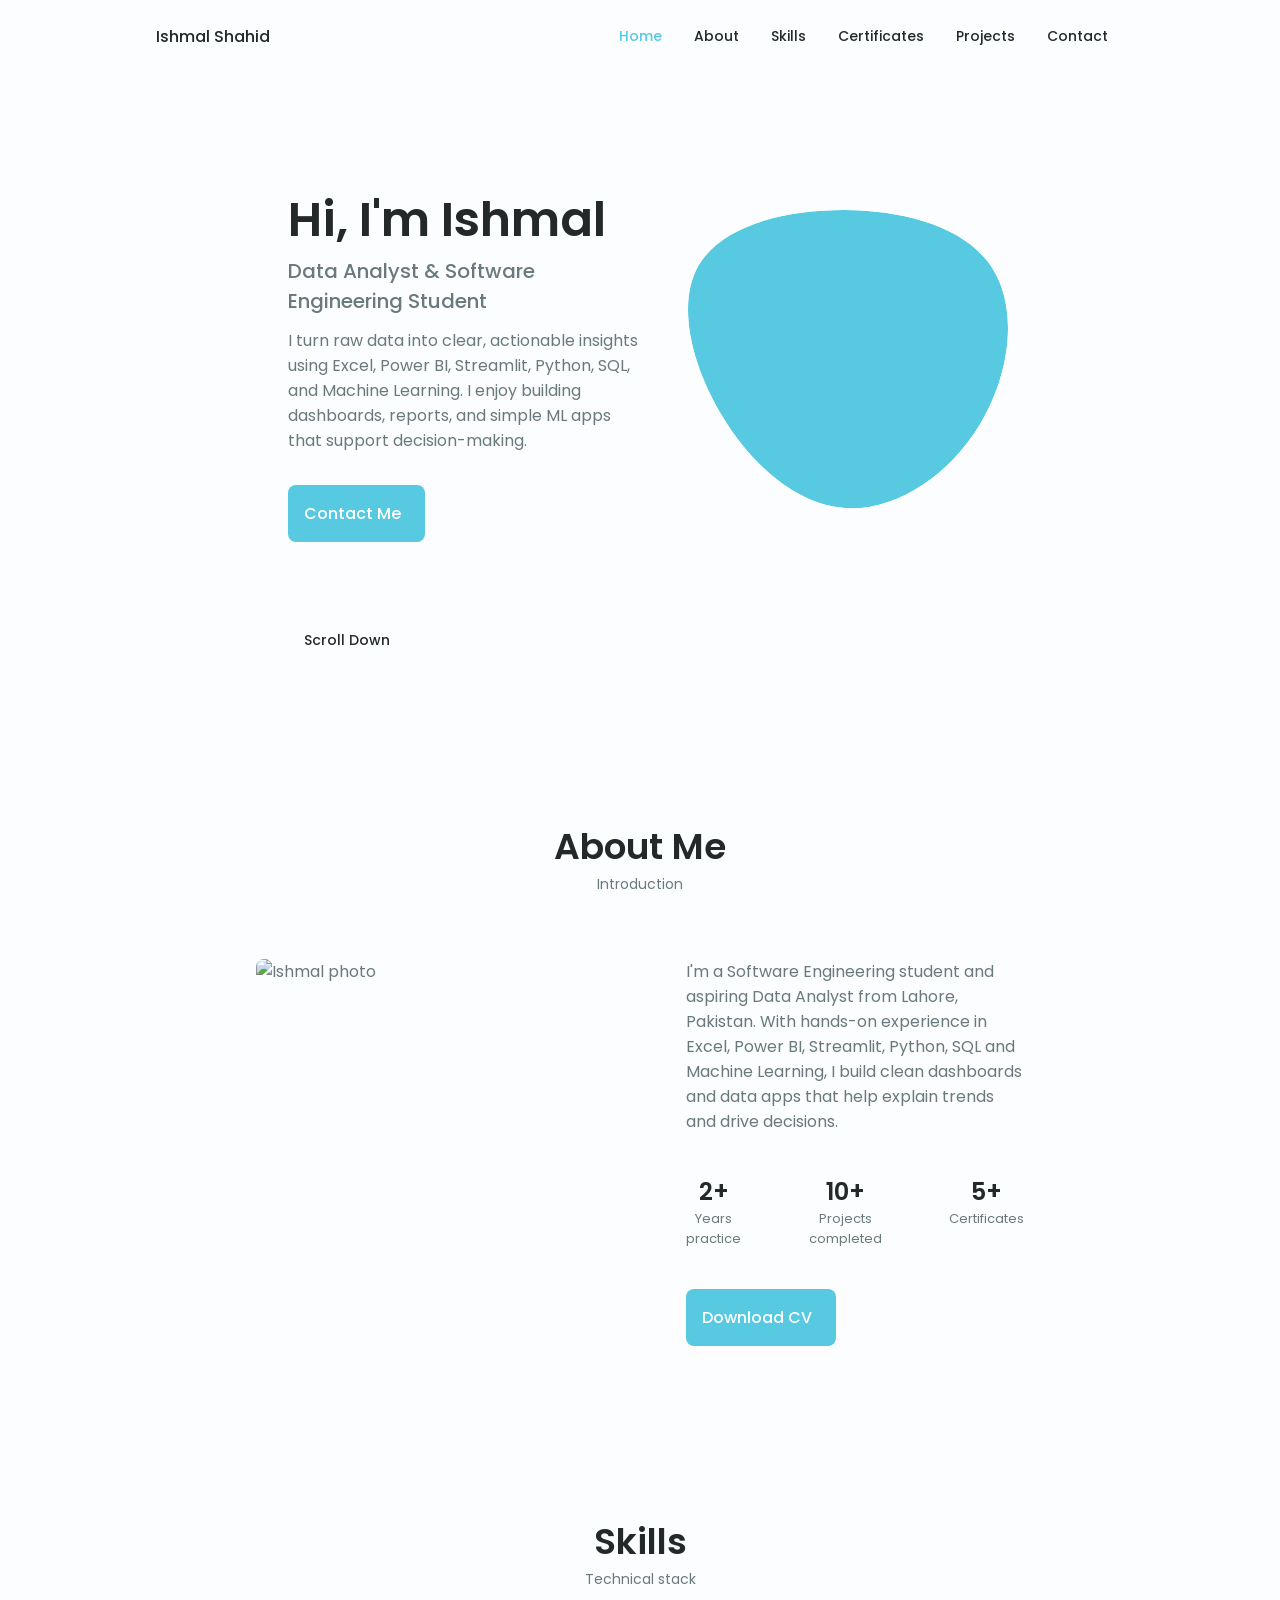
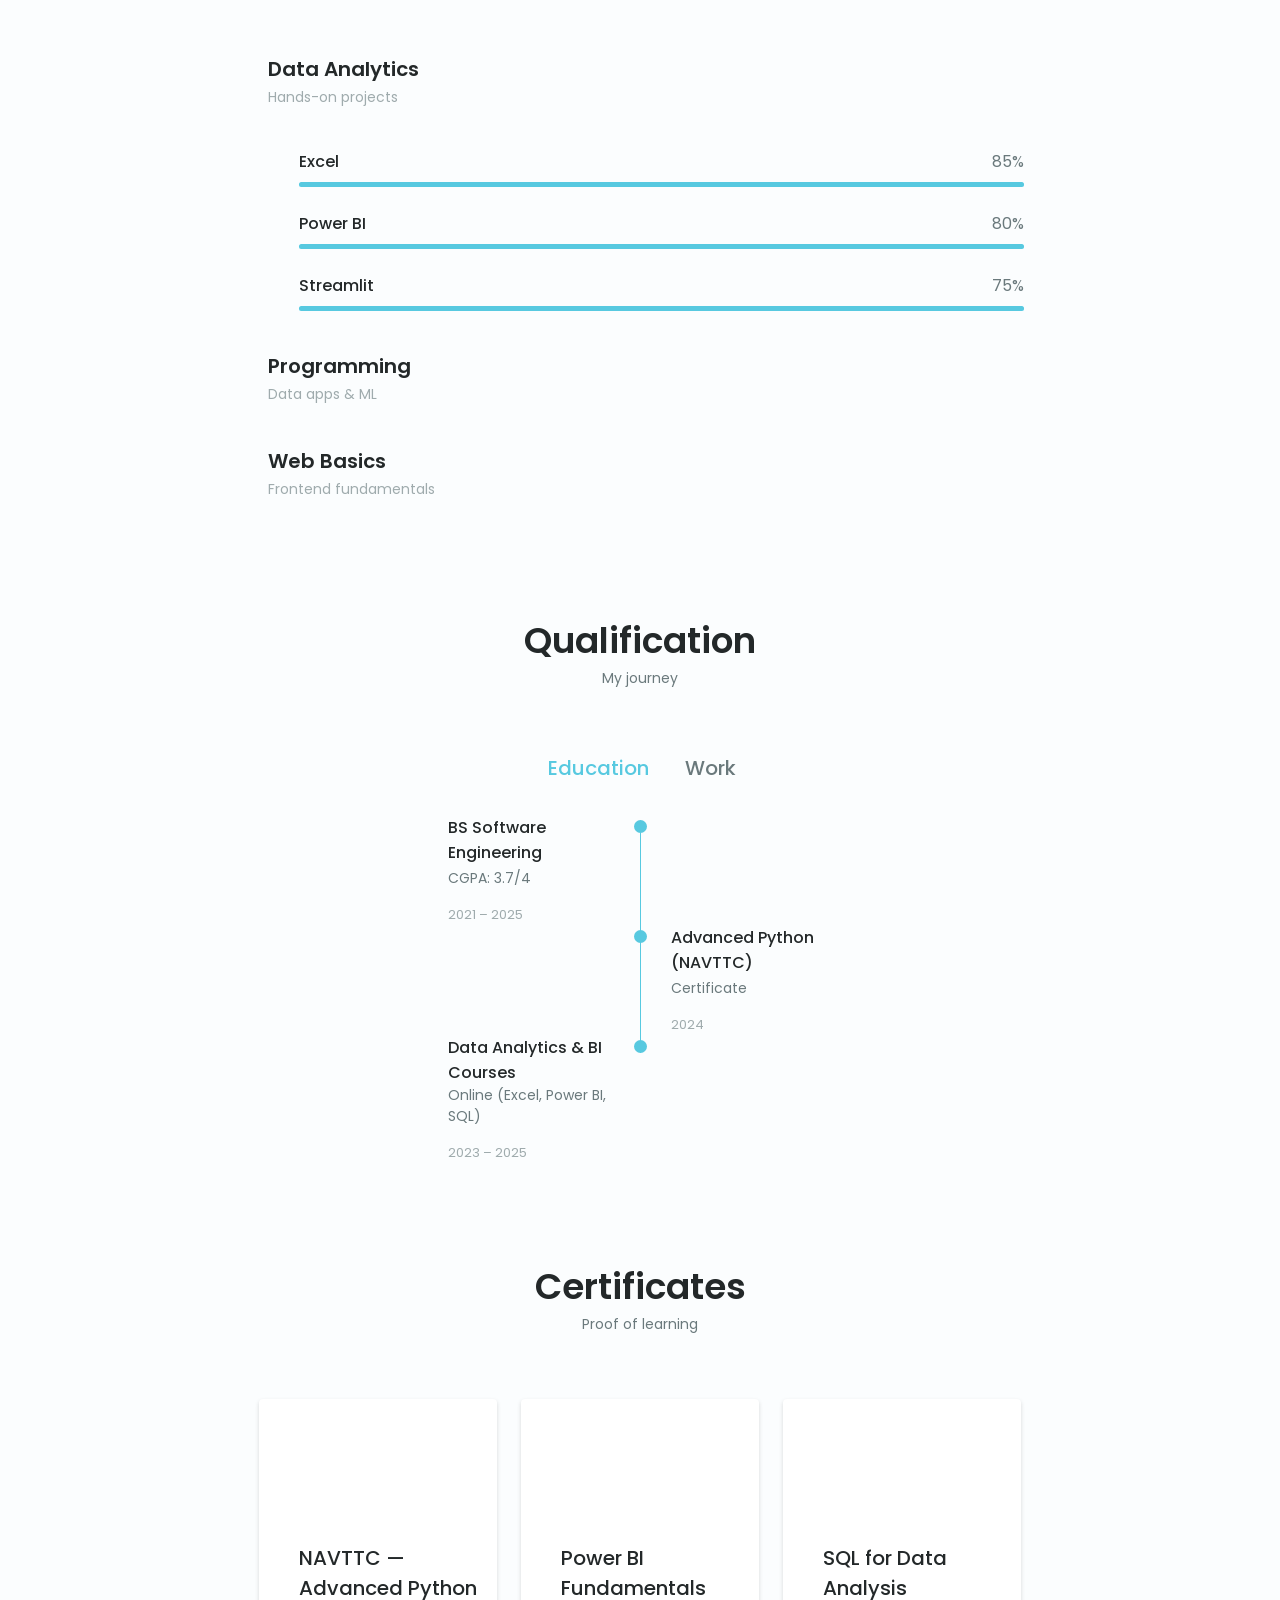
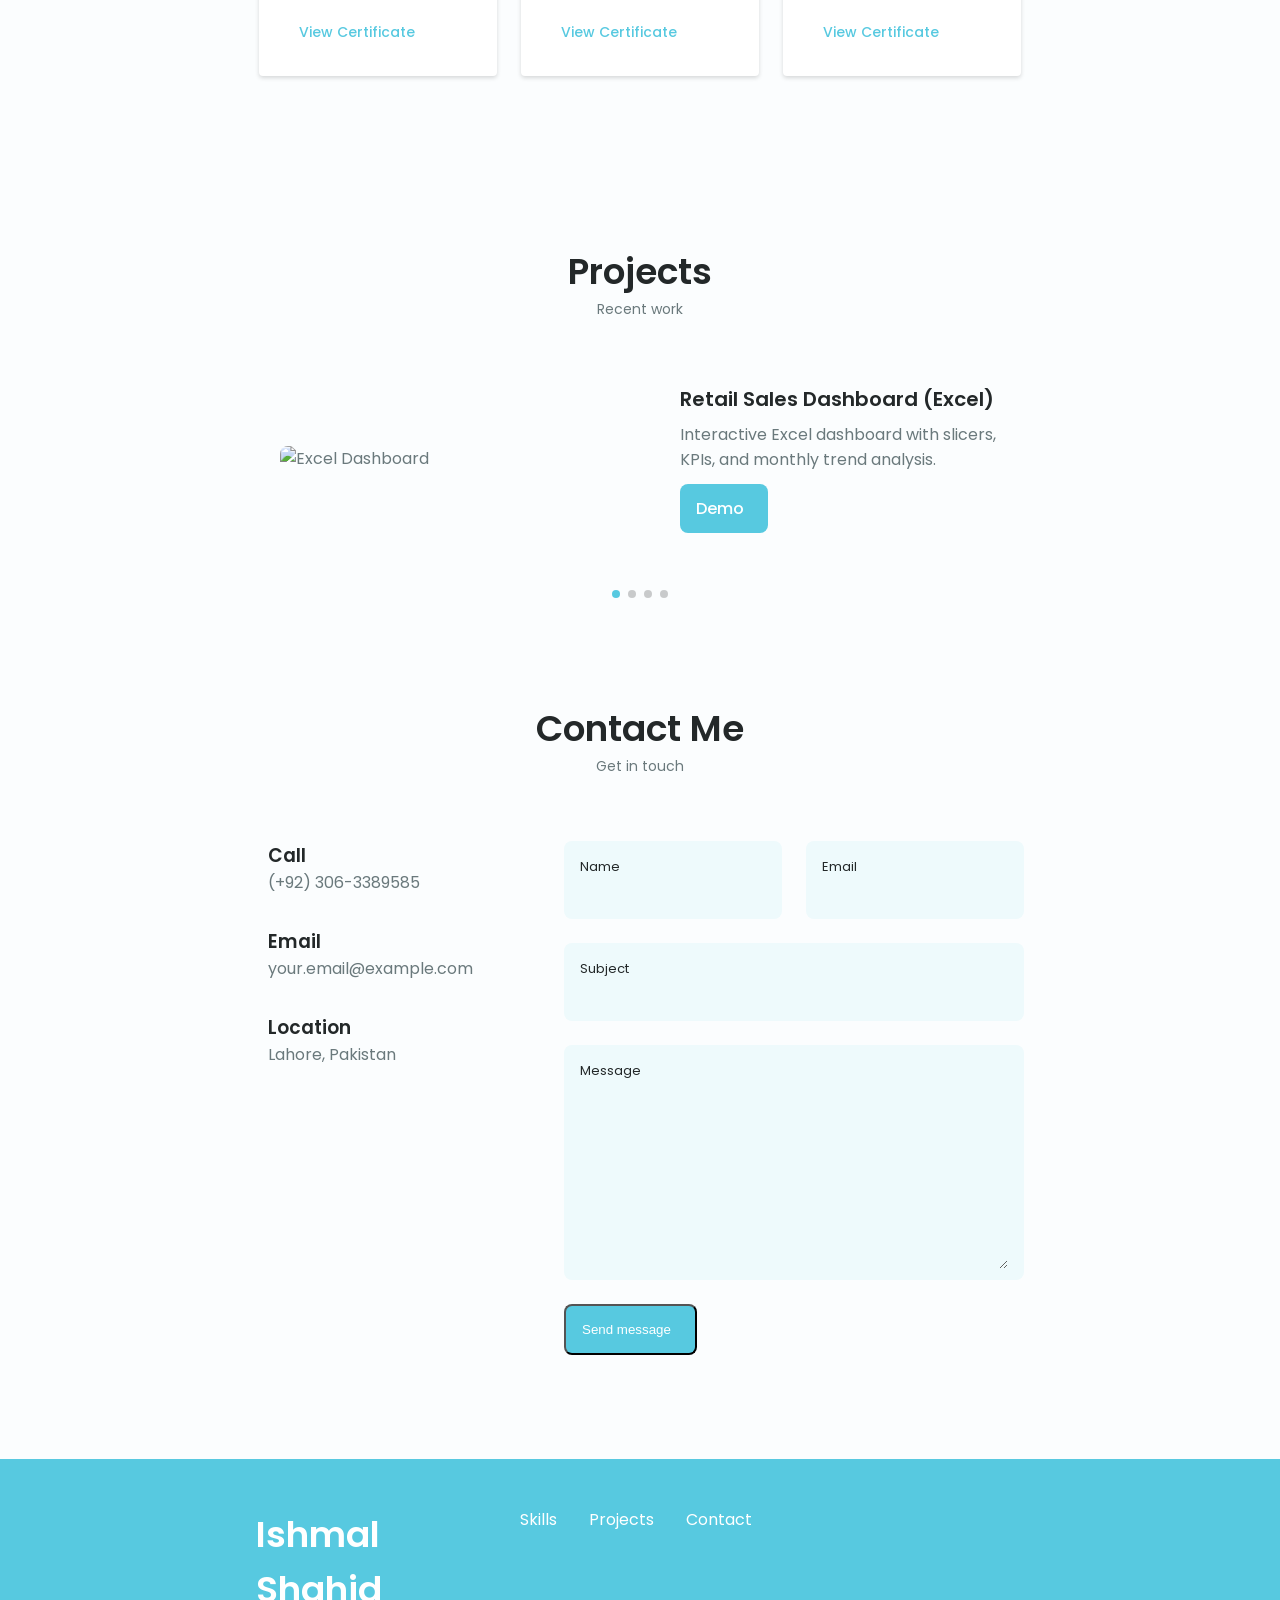
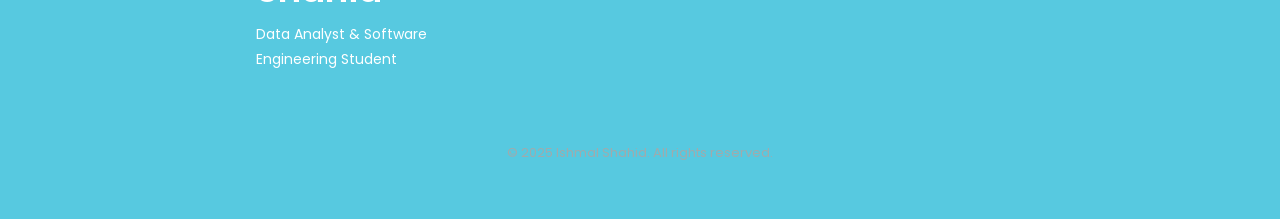
==== commit 44a9f10d: "Update index.html" ====
--- a/index.html
+++ b/index.html
@@ -1,913 +1,553 @@
 <!DOCTYPE html>
-    <html lang="en">
-    <head>
-        <meta charset="UTF-8">
-        <meta name="viewport" content="width=device-width, initial-scale=1.0">
-
-        <!--==================== UNICONS ====================-->
-        <link rel="stylesheet" href="https://unicons.iconscout.com/release/v4.0.0/css/line.css">
-        
-        <!--==================== SWIPER CSS ====================-->
-        <link rel="stylesheet" href="./packages/css/swiper-bundle.min.css">
-        
-        <!--==================== CSS ====================-->
-        <link rel="stylesheet" href="./packages/css/styles.css">
-
-        <title>Prashanna</title>
-    </head>
-    <body>
-        <!--==================== HEADER ====================-->
-        <header class="header" id="header">
-            <nav class="nav container">
-                <a href="#" class="nav__logo">Prashanna Sathiyamoorthy</a>
-                <div class="nav__menu" id="nav-menu">
-                    <ul class="nav__list grid">
-                        <li class="nav__item">
-                            <a href="#home" class="nav__link">
-                                <i class="uil uil-estate nav__icon"></i>Home
-                            </a>
-                        </li>
-                        <li class="nav__item">
-                            <a href="#about" class="nav__link">
-                                <i class="uil uil-user nav__icon"></i>About
-                            </a>
-                        </li>
-                        <li class="nav__item">
-                            <a href="#skills" class="nav__link">
-                                <i class="uil uil-file-alt nav__icon"></i>Skills
-                            </a>
-                        </li>
-                          <li class="nav__item">
-                            <a href="#services" class="nav__link">
-                                <i class="uil uil-briefcase-alt nav__icon"></i>Services
-                            </a>
-                        </li>
-                        <li class="nav__item">
-                            <a href="#portfolio" class="nav__link">
-                                <i class="uil uil-scenery nav__icon"></i>Portfolio                                
-                            </a>
-                        </li>
-                        <li class="nav__item">
-                            <a href="#contact" class="nav__link">
-                                <i class="uil uil-message nav__icon"></i>Contact                               
-                            </a>
-                        </li>
-                    </ul>
-                    <i class="uil uil-times nav__close" id="nav-close"></i>
-                </div>
-                <div class="nav__btns">
-                    <!-- Theme change button -->
-
-                    <i class="uil uil-moon change-theme" id="theme-button"></i>
-
-                    <div class="nav__toggle" id="nav-toggle">
-                        <i class="uil uil-apps"></i>
-                    </div>
-                </div>
-            </nav>
-        </header>
-
-        <!--==================== MAIN ====================-->
-        <main class="main">
-            <!--==================== HOME ====================-->
-            <section class="home section" id="home">
-                <div class="home__container container grid">
-                    <div class="home__content grid">
-                        <div class="home__social">
-                            <a href="https://www.linkedin.com/in/prashanna-sathiyamoorthy-194704153/" target="_blank" class="home__social-icon">
-                                <i class="uil uil-linkedin-alt"></i>
-                            </a>
-                            <a href="https://twitter.com/prashanna01" target="_blank" class="home__social-icon">
-                                <i class="uil uil-twitter-alt"></i>
-                            </a>
-                            <a href="https://www.github.com" target="_blank" class="home__social-icon">
-                                <i class="uil uil-github-alt"></i>
-                            </a>
-                        </div>
-
-                        <div class="home__img">
-                            <svg class="home__blob" viewBox="0 0 200 187" xmlns="http://www.w3.org/2000/svg" xmlns:xlink="http://www.w3.org/1999/xlink">
-                                <mask id="mask0" mask-type="alpha">
-                                    <path d="M190.312 36.4879C206.582 62.1187 201.309 102.826 182.328 134.186C163.346 165.547 
-                                    130.807 187.559 100.226 186.353C69.6454 185.297 41.0228 161.023 21.7403 129.362C2.45775 
-                                    97.8511 -7.48481 59.1033 6.67581 34.5279C20.9871 10.1032 59.7028 -0.149132 97.9666 
-                                    0.00163737C136.23 0.303176 174.193 10.857 190.312 36.4879Z"/>
-                                </mask>
-                                <g mask="url(#mask0)">
-                                    <path d="M190.312 36.4879C206.582 62.1187 201.309 102.826 182.328 134.186C163.346 
-                                    165.547 130.807 187.559 100.226 186.353C69.6454 185.297 41.0228 161.023 21.7403 
-                                    129.362C2.45775 97.8511 -7.48481 59.1033 6.67581 34.5279C20.9871 10.1032 59.7028 
-                                    -0.149132 97.9666 0.00163737C136.23 0.303176 174.193 10.857 190.312 36.4879Z"/>
-                                    <image class="home__blob-img" x="" xlink:href="packages/images/pras-1.jpeg"/>
-                                </g>
-                            </svg>
-                        </div>
-
-                        <div class="home__data">
-                            <h1 class="home__title">Hi, I'am Prashanna</h1>
-                            <h3 class="home__subtitle">Data Analyst</h3>
-                            <p class="home__description">High level experience in data analitical knowledge and digital banking with quality work.</p>
-                            <a href="#contact" class="button button--flex home__button">
-                                Contact Me<i class="uil uil-message button__icon"></i>
-                            </a>
-                        </div>
-                    </div>
-
-                    <div class="home__scroll">
-                        <a href="#about" class="home__scroll-button button--flex">
-                            <i class="uil uil-mouse-alt home__scroll-mouse"></i>
-                            <span class="home__scroll-name">Scroll Down</span>
-                            <i class="uil uil-arrow-down home__scroll-arrow"></i>
-                        </a>
-                    </div>
-                </div>
-            </section>
-
-            <!--==================== ABOUT ====================-->
-            <section class="about section" id="about">
-                <h2 class="section__title">About Me</h2>
-                <span class="section__subtitle">My Introduction</span>
-
-                <div class="about__container container grid">
-                    <img src="packages/images/pras-2.jpeg" alt="" class="about__img">
-                    <div class="about__data">
-                        <p class="about__description">
-                            Data analyst, with extensive knowledge and years of experience, 
-                            working in Digital banking technologies and other data analitical tools, 
-                            delivering quality work.
-                        </p>
-                        <div class="about__info">
-                            <div>
-                                <span class="about__info-title">03+</span>
-                                <span class="about__info-name">Years <br> experience</span>
-                            </div>
-                            <div>
-                                <span class="about__info-title">05+</span>
-                                <span class="about__info-name">Completed <br> certifications</span>
-                            </div>
-                            <div>
-                                <span class="about__info-title">02+</span>
-                                <span class="about__info-name">companies<br>worked</span>
-                            </div>
-                        </div>
-
-                        <div class="about__buttons">
-                            <a download="" href="packages/pdf/" class="button button--flex">
-                                Download CV<i class="uil uil-download-alt button__icon"></i>
-                            </a>
-                        </div>
-                    </div>
-                </div>
-            </section>
-
-            <!--==================== SKILLS ====================-->
-            <section class="skills section" id="skills">
-                <h2 class="section__title">Skills</h2>
-                <span class="section__subtitle">My technical level</span>
-
-                <div class="skills__container container grid">
-                    <div>
-                         <!--==================== SKILL-1 ====================-->
-                        <div class="skills__content skills__open">
-                            <div class="skills__header">
-                                <i class="uil uil-analytics skills__icon"></i>
-                               <div>
-                                   <h1 class="skills__title">Data Analyst</h1>
-                                   <span class="skills__subtitle">More than 2 years</span>
-                               </div>
-
-                               <i class="uil uil-angle-down skills__arrow"></i>
-                            </div>
-                            <div class="skills__list grid">
-                                <div class="skills__data">
-                                    <div class="skills__titles">
-                                        <h3 class="skills__name">Python</h3>
-                                        <span class="skills__number">60%</span>
-                                    </div>
-                                    <div class="skills__bar">
-                                        <span class="skills__percentage skills__python"></span>
-                                    </div>
-                                </div>
-                               <div class="skills__data">
-                                   <div class="skills__titles">
-                                       <h3 class="skills__name">Tableau</h3>
-                                       <span class="skills__number">70%</span>
-                                   </div>
-                                   <div class="skills__bar">
-                                       <span class="skills__percentage skills__tab"></span>
-                                   </div>
-                               </div>
-                               <div class="skills__data">
-                                   <div class="skills__titles">
-                                       <h3 class="skills__name">SQL</h3>
-                                       <span class="skills__number">50%</span>
-                                   </div>
-                                   <div class="skills__bar">
-                                       <span class="skills__percentage skills__sql"></span>
-                                   </div>
-                               </div>
-                               <div class="skills__data">
-                                   <div class="skills__titles">
-                                       <h3 class="skills__name">Google Suite</h3>
-                                       <span class="skills__number">70%</span>
-                                   </div>
-                                   <div class="skills__bar">
-                                       <span class="skills__percentage skills__google"></span>
-                                   </div>
-                               </div>
-                            </div>
-                        </div>
-                         <!--==================== SKILLS 2 ====================-->
-                        <div class="skills__content skills__close">
-                            <div class="skills__header">
-                                <i class="uil uil-money-bill skills__icon"></i>
-                               <div>
-                                   <h1 class="skills__title">Banker</h1>
-                                   <span class="skills__subtitle">More than 3 years</span>
-                               </div>
-
-                               <i class="uil uil-angle-down skills__arrow"></i>
-                            </div>
-                            <div class="skills__list grid">
-                                <div class="skills__data">
-                                    <div class="skills__titles">
-                                        <h3 class="skills__name">Digital Banking</h3>
-                                        <span class="skills__number">80%</span>
-                                    </div>
-                                    <div class="skills__bar">
-                                        <span class="skills__percentage skills__bank"></span>
-                                    </div>
-                               </div>
-                               <div class="skills__data">
-                                   <div class="skills__titles">
-                                       <h3 class="skills__name">Counters</h3>
-                                       <span class="skills__number">80%</span>
-                                   </div>
-                                   <div class="skills__bar">
-                                       <span class="skills__percentage skills__counter"></span>
-                                   </div>
-                               </div>
-                               <div class="skills__data">
-                                    <div class="skills__titles">
-                                      <h3 class="skills__name">Google suite</h3>
-                                      <span class="skills__number">70%</span>
-                                    </div>
-                                    <div class="skills__bar">
-                                       <span class="skills__percentage skills__google"></span>
-                                    </div>
-                                </div>
-                                <div class="skills__data">
-                                   <div class="skills__titles">
-                                       <h3 class="skills__name">MS Office</h3>
-                                       <span class="skills__number">90%</span>
-                                   </div>
-                                   <div class="skills__bar">
-                                       <span class="skills__percentage skills__office"></span>
-                                   </div>
-                                </div>
-                            </div>
-                        </div>
-                    </div>
-
-                    <div>
-                        <!--==================== SKILLS 3 ====================-->
-                        <div class="skills__content skills__close">
-                            <div class="skills__header">
-                               <i class="uil uil-brackets-curly skills__icon"></i>
-                               <div>
-                                   <h1 class="skills__title">Web Developer</h1>
-                                   <span class="skills__subtitle">More than 3 years</span>
-                               </div>
-
-                               <i class="uil uil-angle-down skills__arrow"></i>
-                            </div>
-                            <div class="skills__list grid">
-                                <div class="skills__data">
-                                    <div class="skills__titles">
-                                        <h3 class="skills__name">HTML</h3>
-                                        <span class="skills__number">90%</span>
-                                    </div>
-                                    <div class="skills__bar">
-                                        <span class="skills__percentage skills__html"></span>
-                                    </div>
-                                </div>
-                               <div class="skills__data">
-                                   <div class="skills__titles">
-                                       <h3 class="skills__name">CSS</h3>
-                                       <span class="skills__number">80%</span>
-                                   </div>
-                                   <div class="skills__bar">
-                                       <span class="skills__percentage skills__css"></span>
-                                   </div>
-                               </div>
-                               <div class="skills__data">
-                                   <div class="skills__titles">
-                                       <h3 class="skills__name">JavaScript</h3>
-                                       <span class="skills__number">60%</span>
-                                   </div>
-                                   <div class="skills__bar">
-                                       <span class="skills__percentage skills__js"></span>
-                                   </div>
-                               </div>
-                               <div class="skills__data">
-                                   <div class="skills__titles">
-                                       <h3 class="skills__name">WordPress</h3>
-                                       <span class="skills__number">70%</span>
-                                   </div>
-                                   <div class="skills__bar">
-                                       <span class="skills__percentage skills__wordpress"></span>
-                                   </div>
-                               </div>
-                           </div>
-                       </div>
-                    </div>
-                </div>
-            </section>
-
-              <!--==================== QUALIFICATION ====================-->
-        <section class="qualification__section">
-            <h2 class="section__title">Qualification</h2>
-            <span class="section__subtitle">My personal journey</span>
-
-            <div class="qualification__container container">
-                <div class="qualification__tabs">
-                    <div class="qualification__button button--flex qualification__active" data-target='#education'>
-                        <i class="uil uil-graduation-cap qualification__icon"></i>
-                        Education
-                    </div>
-
-                    <div class="qualification__button button--flex" data-target="#work">
-                        <i class="uil uil-briefcase-alt qualification__icon"></i>
-                        Work
-                    </div>
-                </div>
-
-                <div class="qualification__sections">
-            <!--==================== QUALIFICATION CONTENT 1 ====================-->
-            <div class="qualification__content qualification__active" data-content id="education">
-             <!--==================== QUALIFICATION 1 ====================--> 
-             <div class="qualification__data">
-                 <div>
-                     <h3 class="qualification__title">Diploma in English </h3>
-                     <span class="qualification__subtitle">British Council, Kandy</span>
-                     <div class="qualification__calendar">
-                        <i class="uil uil-calendar-alt"></i>
-                        2011 - 2012
-                     </div>
-                 </div>
-
-                 <div>
-                     <span class="qualification__rounder"></span>
-                     <span class="qualification__line"></span>
-                 </div>
-             </div>
-             
-             <!--==================== QUALIFICATION 2 ====================--> 
-             <div class="qualification__data">
-                <div></div>
-                <div>
-                   <span class="qualification__rounder"></span>
-                   <span class="qualification__line"></span>
-                </div>
-
-                <div>
-                    <h3 class="qualification__title">GCE Adavance Level</h3>
-                    <span class="qualification__subtitle">St.Anthony's College, Kandy</span>
-                    <div class="qualification__calendar">
-                       <i class="uil uil-calendar-alt"></i>
-                       2012 - 2014
-                    </div>
-                </div>
-            </div> 
-
-            <!--==================== QUALIFICATION 3 ====================--> 
+<html lang="en">
+<head>
+  <meta charset="UTF-8" />
+  <meta name="viewport" content="width=device-width, initial-scale=1.0" />
+
+  <!--==================== UNICONS ====================-->
+  <link rel="stylesheet" href="https://unicons.iconscout.com/release/v4.0.0/css/line.css" />
+
+  <!--==================== SWIPER CSS ====================-->
+  <link rel="stylesheet" href="./packages/css/swiper-bundle.min.css" />
+
+  <!--==================== CSS ====================-->
+  <link rel="stylesheet" href="./packages/css/styles.css" />
+
+  <title>Ishmal Shahid — Portfolio</title>
+</head>
+<body>
+  <!--==================== HEADER ====================-->
+  <header class="header" id="header">
+    <nav class="nav container">
+      <a href="#" class="nav__logo">Ishmal Shahid</a>
+      <div class="nav__menu" id="nav-menu">
+        <ul class="nav__list grid">
+          <li class="nav__item">
+            <a href="#home" class="nav__link">
+              <i class="uil uil-estate nav__icon"></i>Home
+            </a>
+          </li>
+          <li class="nav__item">
+            <a href="#about" class="nav__link">
+              <i class="uil uil-user nav__icon"></i>About
+            </a>
+          </li>
+          <li class="nav__item">
+            <a href="#skills" class="nav__link">
+              <i class="uil uil-file-alt nav__icon"></i>Skills
+            </a>
+          </li>
+          <li class="nav__item">
+            <a href="#certificates" class="nav__link">
+              <i class="uil uil-award nav__icon"></i>Certificates
+            </a>
+          </li>
+          <li class="nav__item">
+            <a href="#portfolio" class="nav__link">
+              <i class="uil uil-scenery nav__icon"></i>Projects
+            </a>
+          </li>
+          <li class="nav__item">
+            <a href="#contact" class="nav__link">
+              <i class="uil uil-message nav__icon"></i>Contact
+            </a>
+          </li>
+        </ul>
+        <i class="uil uil-times nav__close" id="nav-close"></i>
+      </div>
+      <div class="nav__btns">
+        <i class="uil uil-moon change-theme" id="theme-button"></i>
+        <div class="nav__toggle" id="nav-toggle">
+          <i class="uil uil-apps"></i>
+        </div>
+      </div>
+    </nav>
+  </header>
+
+  <!--==================== MAIN ====================-->
+  <main class="main">
+    <!--==================== HOME ====================-->
+    <section class="home section" id="home">
+      <div class="home__container container grid">
+        <div class="home__content grid">
+          <div class="home__social">
+            <a href="https://www.linkedin.com/" target="_blank" class="home__social-icon" aria-label="LinkedIn">
+              <i class="uil uil-linkedin-alt"></i>
+            </a>
+            <a href="https://github.com/" target="_blank" class="home__social-icon" aria-label="GitHub">
+              <i class="uil uil-github-alt"></i>
+            </a>
+            <a href="mailto:your.email@example.com" class="home__social-icon" aria-label="Email">
+              <i class="uil uil-envelope"></i>
+            </a>
+          </div>
+
+          <div class="home__img">
+            <svg class="home__blob" viewBox="0 0 200 187" xmlns="http://www.w3.org/2000/svg" xmlns:xlink="http://www.w3.org/1999/xlink">
+              <mask id="mask0" mask-type="alpha">
+                <path d="M190.312 36.4879C206.582 62.1187 201.309 102.826 182.328 134.186C163.346 165.547 130.807 187.559 100.226 186.353C69.6454 185.297 41.0228 161.023 21.7403 129.362C2.45775 97.8511 -7.48481 59.1033 6.67581 34.5279C20.9871 10.1032 59.7028 -0.149132 97.9666 0.00163737C136.23 0.303176 174.193 10.857 190.312 36.4879Z" />
+              </mask>
+              <g mask="url(#mask0)">
+                <path d="M190.312 36.4879C206.582 62.1187 201.309 102.826 182.328 134.186C163.346 165.547 130.807 187.559 100.226 186.353C69.6454 185.297 41.0228 161.023 21.7403 129.362C2.45775 97.8511 -7.48481 59.1033 6.67581 34.5279C20.9871 10.1032 59.7028 -0.149132 97.9666 0.00163737C136.23 0.303176 174.193 10.857 190.312 36.4879Z" />
+                <!-- Replace the image path with your own photo -->
+                <image class="home__blob-img" xlink:href="packages/images/ishmal-1.jpg" />
+              </g>
+            </svg>
+          </div>
+
+          <div class="home__data">
+            <h1 class="home__title">Hi, I'm Ishmal</h1>
+            <h3 class="home__subtitle">Data Analyst & Software Engineering Student</h3>
+            <p class="home__description">I turn raw data into clear, actionable insights using Excel, Power BI, Streamlit, Python, SQL, and Machine Learning. I enjoy building dashboards, reports, and simple ML apps that support decision-making.</p>
+            <a href="#contact" class="button button--flex home__button">
+              Contact Me<i class="uil uil-message button__icon"></i>
+            </a>
+          </div>
+        </div>
+
+        <div class="home__scroll">
+          <a href="#about" class="home__scroll-button button--flex">
+            <i class="uil uil-mouse-alt home__scroll-mouse"></i>
+            <span class="home__scroll-name">Scroll Down</span>
+            <i class="uil uil-arrow-down home__scroll-arrow"></i>
+          </a>
+        </div>
+      </div>
+    </section>
+
+    <!--==================== ABOUT ====================-->
+    <section class="about section" id="about">
+      <h2 class="section__title">About Me</h2>
+      <span class="section__subtitle">Introduction</span>
+
+      <div class="about__container container grid">
+        <img src="packages/images/ishmal-2.jpg" alt="Ishmal photo" class="about__img" />
+        <div class="about__data">
+          <p class="about__description">
+            I'm a Software Engineering student and aspiring Data Analyst from Lahore, Pakistan. With hands-on experience in Excel, Power BI, Streamlit, Python, SQL and Machine Learning, I build clean dashboards and data apps that help explain trends and drive decisions.
+          </p>
+          <div class="about__info">
+            <div>
+              <span class="about__info-title">2+</span>
+              <span class="about__info-name">Years <br />practice</span>
+            </div>
+            <div>
+              <span class="about__info-title">10+</span>
+              <span class="about__info-name">Projects<br />completed</span>
+            </div>
+            <div>
+              <span class="about__info-title">5+</span>
+              <span class="about__info-name">Certificates</span>
+            </div>
+          </div>
+
+          <div class="about__buttons">
+            <!-- Add your CV PDF path below -->
+            <a download href="packages/pdf/Ishmal-CV.pdf" class="button button--flex">
+              Download CV<i class="uil uil-download-alt button__icon"></i>
+            </a>
+          </div>
+        </div>
+      </div>
+    </section>
+
+    <!--==================== SKILLS ====================-->
+    <section class="skills section" id="skills">
+      <h2 class="section__title">Skills</h2>
+      <span class="section__subtitle">Technical stack</span>
+
+      <div class="skills__container container grid">
+        <div>
+          <!--==================== DATA ANALYTICS ====================-->
+          <div class="skills__content skills__open">
+            <div class="skills__header">
+              <i class="uil uil-analytics skills__icon"></i>
+              <div>
+                <h1 class="skills__title">Data Analytics</h1>
+                <span class="skills__subtitle">Hands-on projects</span>
+              </div>
+              <i class="uil uil-angle-down skills__arrow"></i>
+            </div>
+            <div class="skills__list grid">
+              <div class="skills__data">
+                <div class="skills__titles">
+                  <h3 class="skills__name">Excel</h3>
+                  <span class="skills__number">85%</span>
+                </div>
+                <div class="skills__bar"><span class="skills__percentage skills__excel"></span></div>
+              </div>
+              <div class="skills__data">
+                <div class="skills__titles">
+                  <h3 class="skills__name">Power BI</h3>
+                  <span class="skills__number">80%</span>
+                </div>
+                <div class="skills__bar"><span class="skills__percentage skills__powerbi"></span></div>
+              </div>
+              <div class="skills__data">
+                <div class="skills__titles">
+                  <h3 class="skills__name">Streamlit</h3>
+                  <span class="skills__number">75%</span>
+                </div>
+                <div class="skills__bar"><span class="skills__percentage skills__streamlit"></span></div>
+              </div>
+            </div>
+          </div>
+
+          <!--==================== PROGRAMMING ====================-->
+          <div class="skills__content skills__close">
+            <div class="skills__header">
+              <i class="uil uil-brackets-curly skills__icon"></i>
+              <div>
+                <h1 class="skills__title">Programming</h1>
+                <span class="skills__subtitle">Data apps & ML</span>
+              </div>
+              <i class="uil uil-angle-down skills__arrow"></i>
+            </div>
+            <div class="skills__list grid">
+              <div class="skills__data">
+                <div class="skills__titles">
+                  <h3 class="skills__name">Python</h3>
+                  <span class="skills__number">70%</span>
+                </div>
+                <div class="skills__bar"><span class="skills__percentage skills__python"></span></div>
+              </div>
+              <div class="skills__data">
+                <div class="skills__titles">
+                  <h3 class="skills__name">SQL</h3>
+                  <span class="skills__number">65%</span>
+                </div>
+                <div class="skills__bar"><span class="skills__percentage skills__sql"></span></div>
+              </div>
+              <div class="skills__data">
+                <div class="skills__titles">
+                  <h3 class="skills__name">Machine Learning</h3>
+                  <span class="skills__number">60%</span>
+                </div>
+                <div class="skills__bar"><span class="skills__percentage skills__ml"></span></div>
+              </div>
+            </div>
+          </div>
+        </div>
+
+        <div>
+          <!--==================== WEB BASICS ====================-->
+          <div class="skills__content skills__close">
+            <div class="skills__header">
+              <i class="uil uil-window skills__icon"></i>
+              <div>
+                <h1 class="skills__title">Web Basics</h1>
+                <span class="skills__subtitle">Frontend fundamentals</span>
+              </div>
+              <i class="uil uil-angle-down skills__arrow"></i>
+            </div>
+            <div class="skills__list grid">
+              <div class="skills__data">
+                <div class="skills__titles">
+                  <h3 class="skills__name">HTML</h3>
+                  <span class="skills__number">70%</span>
+                </div>
+                <div class="skills__bar"><span class="skills__percentage skills__html"></span></div>
+              </div>
+              <div class="skills__data">
+                <div class="skills__titles">
+                  <h3 class="skills__name">CSS</h3>
+                  <span class="skills__number">60%</span>
+                </div>
+                <div class="skills__bar"><span class="skills__percentage skills__css"></span></div>
+              </div>
+              <div class="skills__data">
+                <div class="skills__titles">
+                  <h3 class="skills__name">JavaScript</h3>
+                  <span class="skills__number">45%</span>
+                </div>
+                <div class="skills__bar"><span class="skills__percentage skills__js"></span></div>
+              </div>
+            </div>
+          </div>
+        </div>
+      </div>
+    </section>
+
+    <!--==================== QUALIFICATION ====================-->
+    <section class="qualification__section" id="qualification">
+      <h2 class="section__title">Qualification</h2>
+      <span class="section__subtitle">My journey</span>
+
+      <div class="qualification__container container">
+        <div class="qualification__tabs">
+          <div class="qualification__button button--flex qualification__active" data-target="#education">
+            <i class="uil uil-graduation-cap qualification__icon"></i>
+            Education
+          </div>
+
+          <div class="qualification__button button--flex" data-target="#work">
+            <i class="uil uil-briefcase-alt qualification__icon"></i>
+            Work
+          </div>
+        </div>
+
+        <div class="qualification__sections">
+          <!--==================== EDUCATION ====================-->
+          <div class="qualification__content qualification__active" data-content id="education">
             <div class="qualification__data">
-                <div>
-                    <h3 class="qualification__title">BSc Management Information System</h3>
-                    <span class="qualification__subtitle">NSBM Green University</span>
-                    <div class="qualification__calendar">
-                       <i class="uil uil-calendar-alt"></i>
-                       2015 - 2018
-                    </div>
-                </div>
-
-                <div>
-                    <span class="qualification__rounder"></span>
-                    <span class="qualification__line"></span>
-                </div>
-            </div> 
-
-            <!--==================== QUALIFICATION 4 ====================--> 
+              <div>
+                <h3 class="qualification__title">BS Software Engineering</h3>
+                <span class="qualification__subtitle">CGPA: 3.7/4</span>
+                <div class="qualification__calendar">
+                  <i class="uil uil-calendar-alt"></i>
+                  2021 – 2025
+                </div>
+              </div>
+              <div>
+                <span class="qualification__rounder"></span>
+                <span class="qualification__line"></span>
+              </div>
+            </div>
+
             <div class="qualification__data">
-                <div></div>
-                <div>
-                    <span class="qualification__rounder"></span>
-                   <!-- <span class="qualification__line"></span> -->
-                </div>
-
-                <div>
-                    <h3 class="qualification__title">Data Analyst Professional Certification</h3>
-                    <span class="qualification__subtitle">Google | Coursera - Online</span>
-                    <div class="qualification__calendar">
-                       <i class="uil uil-calendar-alt"></i>
-                       2021
-                    </div>
-                </div>
-
-                
-            </div>
-            </div>
-            
-            <!--==================== QUALIFICATION CONTENT 2 ====================-->
-            <div class="qualification__content" data-content id="work">
-                <!--==================== QUALIFICATION 1 ====================--> 
-                <div class="qualification__data">
-                    <div>
-                        <h3 class="qualification__title">Trainee Banking Assistant</h3>
-                        <span class="qualification__subtitle">DFCC Head Office - Colombo</span>
-                        <div class="qualification__calendar">
-                           <i class="uil uil-calendar-alt"></i>
-                           2017 - 2019
-                        </div>
-                    </div>
-   
-                    <div>
-                        <span class="qualification__rounder"></span>
-                        <span class="qualification__line"></span>
-                    </div>
-                </div>
-                
-                <!--==================== QUALIFICATION 2 ====================--> 
-                <div class="qualification__data">
-                   <div></div>
-                   <div>
-                      <span class="qualification__rounder"></span>
-                      <span class="qualification__line"></span>
-                   </div>
-   
-                   <div>
-                       <h3 class="qualification__title">Banking Assistant</h3>
-                       <span class="qualification__subtitle">DFCC Head Office - Colombo</span>
-                       <div class="qualification__calendar">
-                          <i class="uil uil-calendar-alt"></i>
-                          2019 - 2020
-                       </div>
-                   </div>
-               </div> 
-   
-               <!--==================== QUALIFICATION 3 ====================--> 
-               <div class="qualification__data">
-                   <div>
-                       <h3 class="qualification__title">Data Analyst - Digital banking</h3>
-                       <span class="qualification__subtitle">DFCC Head Office - Colombo</span>
-                       <div class="qualification__calendar">
-                          <i class="uil uil-calendar-alt"></i>
-                          2020 - Present
-                       </div>
-                   </div>
-   
-                   <div>
-                       <span class="qualification__rounder"></span>
-                       <!-- <span class="qualification__line"></span> -->
-                   </div>
-               </div> 
-          
-               </div> 
-             
-               </div>
-            </div>
-        </section>
-      
-        <!--==================== SERVICES ====================-->
-        <section class="services section" id="services">
-            <h2 class="section__title">Services</h2>
-            <span class="section__subtitle">What I offer</span>
-
-            <div class="services__container container grid">
-        <!--==================== SERVICES 1 ====================-->  
+              <div></div>
+              <div>
+                <span class="qualification__rounder"></span>
+                <span class="qualification__line"></span>
+              </div>
+              <div>
+                <h3 class="qualification__title">Advanced Python (NAVTTC)</h3>
+                <span class="qualification__subtitle">Certificate</span>
+                <div class="qualification__calendar">
+                  <i class="uil uil-calendar-alt"></i>
+                  2024
+                </div>
+              </div>
+            </div>
+
+            <div class="qualification__data">
+              <div>
+                <h3 class="qualification__title">Data Analytics & BI Courses</h3>
+                <span class="qualification__subtitle">Online (Excel, Power BI, SQL)</span>
+                <div class="qualification__calendar">
+                  <i class="uil uil-calendar-alt"></i>
+                  2023 – 2025
+                </div>
+              </div>
+              <div>
+                <span class="qualification__rounder"></span>
+              </div>
+            </div>
+          </div>
+
+          <!--==================== WORK ====================-->
+          <div class="qualification__content" data-content id="work">
+            <div class="qualification__data">
+              <div>
+                <h3 class="qualification__title">Freelance / Academic Projects</h3>
+                <span class="qualification__subtitle">Data dashboards & apps</span>
+                <div class="qualification__calendar">
+                  <i class="uil uil-calendar-alt"></i>
+                  2023 – Present
+                </div>
+              </div>
+              <div>
+                <span class="qualification__rounder"></span>
+              </div>
+            </div>
+          </div>
+        </div>
+      </div>
+    </section>
+
+    <!--==================== CERTIFICATES ====================-->
+    <section class="services section" id="certificates">
+      <h2 class="section__title">Certificates</h2>
+      <span class="section__subtitle">Proof of learning</span>
+
+      <div class="services__container container grid">
         <div class="services__content">
+          <div>
+            <i class="uil uil-award skills__icon"></i>
+            <h3 class="services__title">NAVTTC — Advanced Python</h3>
+          </div>
+          <a class="button button--flex button--small button--link services__button" href="packages/certificates/navttc-python.pdf" target="_blank">View Certificate<i class="uil uil-arrow-right button__icon"></i></a>
+        </div>
+
+        <div class="services__content">
+          <div>
+            <i class="uil uil-chart-line skills__icon"></i>
+            <h3 class="services__title">Power BI Fundamentals</h3>
+          </div>
+          <a class="button button--flex button--small button--link services__button" href="packages/certificates/powerbi.pdf" target="_blank">View Certificate<i class="uil uil-arrow-right button__icon"></i></a>
+        </div>
+
+        <div class="services__content">
+          <div>
+            <i class="uil uil-database skills__icon"></i>
+            <h3 class="services__title">SQL for Data Analysis</h3>
+          </div>
+          <a class="button button--flex button--small button--link services__button" href="packages/certificates/sql.pdf" target="_blank">View Certificate<i class="uil uil-arrow-right button__icon"></i></a>
+        </div>
+      </div>
+    </section>
+
+    <!--==================== PROJECTS ====================-->
+    <section class="portfolio section" id="portfolio">
+      <h2 class="section__title">Projects</h2>
+      <span class="section__subtitle">Recent work</span>
+
+      <div class="portfolio__container container swiper-container">
+        <div class="swiper-wrapper">
+          <!-- Excel Project -->
+          <div class="portfolio__content grid swiper-slide">
+            <img src="./packages/images/portfolio-excel.jpg" alt="Excel Dashboard" class="portfolio__img" />
+            <div class="portfolio_">
+              <h3 class="portfolio__title">Retail Sales Dashboard (Excel)</h3>
+              <p class="portfolio__description">Interactive Excel dashboard with slicers, KPIs, and monthly trend analysis.</p>
+              <a href="#" class="button button--flex button--small portfolio__button" target="_blank">Demo<i class="uil uil-arrow-right button__icon"></i></a>
+            </div>
+          </div>
+
+          <!-- Power BI Project -->
+          <div class="portfolio__content grid swiper-slide">
+            <img src="./packages/images/portfolio-powerbi.jpg" alt="Power BI KPI Dashboard" class="portfolio__img" />
+            <div class="portfolio_">
+              <h3 class="portfolio__title">KPI Dashboard (Power BI)</h3>
+              <p class="portfolio__description">Dynamic report with drill-through, bookmarks, and DAX measures for KPIs.</p>
+              <a href="#" class="button button--flex button--small portfolio__button" target="_blank">Demo<i class="uil uil-arrow-right button__icon"></i></a>
+            </div>
+          </div>
+
+          <!-- Streamlit Project -->
+          <div class="portfolio__content grid swiper-slide">
+            <img src="./packages/images/portfolio-streamlit.jpg" alt="Streamlit App" class="portfolio__img" />
+            <div class="portfolio_">
+              <h3 class="portfolio__title">Analytics App (Streamlit)</h3>
+              <p class="portfolio__description">Data exploration app with filters, charts, and CSV upload.</p>
+              <a href="#" class="button button--flex button--small portfolio__button" target="_blank">Live App<i class="uil uil-arrow-right button__icon"></i></a>
+            </div>
+          </div>
+
+          <!-- ML Project -->
+          <div class="portfolio__content grid swiper-slide">
+            <img src="./packages/images/portfolio-ml.jpg" alt="ML Project" class="portfolio__img" />
+            <div class="portfolio_">
+              <h3 class="portfolio__title">Prediction Model (ML)</h3>
+              <p class="portfolio__description">Simple regression/classification model with clear metrics and visualization.</p>
+              <a href="#" class="button button--flex button--small portfolio__button" target="_blank">GitHub<i class="uil uil-arrow-right button__icon"></i></a>
+            </div>
+          </div>
+        </div>
+
+        <!-- Swiper Arrows -->
+        <div class="swiper-button-next">
+          <i class="uil uil-angle-right-b swiper-portfolio-icon"></i>
+        </div>
+        <div class="swiper-button-prev">
+          <i class="uil uil-angle-left-b swiper-portfolio-icon"></i>
+        </div>
+
+        <!-- Swiper Pagination -->
+        <div class="swiper-pagination"></div>
+      </div>
+    </section>
+
+    <!--==================== CONTACT ====================-->
+    <section class="contact section" id="contact">
+      <h2 class="section__title">Contact Me</h2>
+      <span class="section__subtitle">Get in touch</span>
+
+      <div class="contact__container container grid">
+        <div>
+          <div class="contact__information">
+            <i class="uil uil-phone-alt contact__icon"></i>
             <div>
-                <i class="uil uil-analytics skills__icon"></i>
-                <h3 class="services__title">Data Analyst<br></h3>
-            </div>
-            <span class="button button--flex button--small button--link services__button">
-                View more
-                <i class="uil uil-arrow-right button__icon"></i>
-            </span>
-
-            <div class="services__modal">
-                <div class="services__modal-content">
-                    <h4 class="services__modal-title">Data Analyst <br></h4>
-                    <i class="uil uil-times services__modal-close"></i>
-
-                    <ul class="services__modal-services grid">
-                        <li class="services__modal-service">
-                            <i class="uil uil-check-circle services__modal-icon"></i>
-                            <p>I analize data systems.</p>
-                        </li>
-
-                        <li class="services__modal-service">
-                            <i class="uil uil-check-circle services__modal-icon"></i>
-                            <p>Automating information retrieval.</p>
-                        </li>
-
-                        <li class="services__modal-service">
-                            <i class="uil uil-check-circle services__modal-icon"></i>
-                            <p>Systematically applying statistical and logical techniques.</p>
-                        </li>
-
-                        <li class="services__modal-service">
-                            <i class="uil uil-check-circle services__modal-icon"></i>
-                            <p>Visualizing graphs, charts and preparing reports and dashboards.</p>
-                        </li>
-                    </ul>
-                </div>
-            </div>
-        </div>  
-        
-        <!--==================== SERVICES 2 ====================--> 
-        <div class="services__content">
+              <h3 class="contact__title">Call</h3>
+              <span class="contatc__subtitle">(+92) 306-3389585</span>
+            </div>
+          </div>
+
+          <div class="contact__information">
+            <i class="uil uil-envelope contact__icon"></i>
             <div>
-                <i class="uil uil-money-bill skills__icon"></i>
-                <h3 class="services__title">Banker<br> </h3>
-            </div>
-            <span class="button button--flex button--small button--link services__button">
-                View more
-                <i class="uil uil-arrow-right button__icon"></i>
-            </span>
-
-            <div class="services__modal">
-                <div class="services__modal-content">
-                    <h4 class="services__modal-title">Banker<br></h4>
-                    <i class="uil uil-times services__modal-close"></i>
-
-                    <ul class="services__modal-services grid">
-                        <li class="services__modal-service">
-                            <i class="uil uil-check-circle services__modal-icon"></i>
-                            <p>Assiting both personal and commercial clients with financial questions and needs.</p>
-                        </li>
-
-                        <li class="services__modal-service">
-                            <i class="uil uil-check-circle services__modal-icon"></i>
-                            <p>Maintain customer acoounts and help resolve disputes.</p>
-                        </li>
-
-                        <li class="services__modal-service">
-                            <i class="uil uil-check-circle services__modal-icon"></i>
-                            <p>Refer customers to loan officers or other financial specialist.</p>
-                        </li>
-
-                        <li class="services__modal-service">
-                            <i class="uil uil-check-circle services__modal-icon"></i>
-                            <p>Systematically applying statistical and logical techniques.</p>
-                        </li>
-                    </ul>
-                </div>
-            </div>
-        </div>  
-       
-        <!--==================== SERVICES 3 ====================-->
-        <div class="services__content">
+              <h3 class="contact__title">Email</h3>
+              <span class="contatc__subtitle">your.email@example.com</span>
+            </div>
+          </div>
+
+          <div class="contact__information">
+            <i class="uil uil-map-marker contact__icon"></i>
             <div>
-                <i class="uil uil-arrow services__icon"></i>
-                <h3 class="services__title">Web Developer<br></h3>
-            </div>
-            <span class="button button--flex button--small button--link services__button">
-                View more
-                <i class="uil uil-arrow-right button__icon"></i>
-            </span>
-
-            <div class="services__modal">
-                <div class="services__modal-content">
-                    <h4 class="services__modal-title">Web  Developer<br></h4>
-                    <i class="uil uil-times services__modal-close"></i>
-
-                    <ul class="services__modal-services grid">
-                        <li class="services__modal-service">
-                            <i class="uil uil-check-circle services__modal-icon"></i>
-                            <p>I develop the user interface.</p>
-                        </li>
-
-                        <li class="services__modal-service">
-                            <i class="uil uil-check-circle services__modal-icon"></i>
-                            <p>Webpage development.</p>
-                        </li>
-
-                        <li class="services__modal-service">
-                            <i class="uil uil-check-circle services__modal-icon"></i>
-                            <p>I create Ux element interactions.</p>
-                        </li>
-
-                        <li class="services__modal-service">
-                            <i class="uil uil-check-circle services__modal-icon"></i>
-                            <p>Well trained in WordPress.</p>
-                        </li>
-                    </ul>
-                </div>
-            </div>
-        </div> 
-  
-       
-        </div>
-        </section>
-        <!--==================== PORTFOLIO ====================-->
-        <section class="portfolio section" id="portfolio">
-
-            <h2 class="section__title">Portfolio</h2>
-            <span class="section__subtitle">Most recent works</span>
-
-            <div class="portfolio__container container swiper-container">
-                <div class="swiper-wrapper">
-        <!--==================== PORTFOLIO 1 ====================-->
-        
-            <div class="portfolio__content grid swiper-slide">
-                <img src="./packages/images/portfolio1.jpg" alt="" class="portfolio__img">
-
-                <div class="portfolio_">
-                    <h3 class="portfolio__title">Modern Dashboard</h3>
-                    <p class="portfolio__description">Data analitical dashboard adaptable to all devices, 
-                        with ui components and animated interactions.</p>
-                    <a href="#" class="button button--flex button--small portfolio__button">
-                        Demo
-                        <i class="uil uil-arrow-right button__icon"></i>
-                    </a>
-                </div>
-            </div>
-
-            <!--==================== PORTFOLIO 2 ====================-->
-        
-            <div class="portfolio__content grid swiper-slide">
-                <img src="./packages/images/portfolio3.PNG" alt="" class="portfolio__img">
-
-                <div class="portfolio_">
-                    <h3 class="portfolio__title">E-Commerce website</h3>
-                    <p class="portfolio__description">Above Amazon clone is adaptable to all devices, with 
-                        ui components and animated interactions.</p>
-                    <a href="#" class="button button--flex button--small portfolio__button">
-                        Demo
-                        <i class="uil uil-arrow-right button__icon"></i>
-                    </a>
-                </div>
-            </div>
-
-            <!--==================== PORTFOLIO 3 ====================-->
-        
-            <div class="portfolio__content grid swiper-slide">
-                <img src="./packages/images/portfolio2.png" alt="" class="portfolio__img">
-
-                <div class="portfolio_">
-                    <h3 class="portfolio__title">Brand Design</h3>
-                    <p class="portfolio__description">Tesla Clone is adaptable to all devices, with 
-                        ui components and animated interactions.</p>
-                    <a href="#" class="button button--flex button--small portfolio__button">
-                        Demo
-                        <i class="uil uil-arrow-right button__icon"></i>
-                    </a>
-                </div>
-            </div>
-                </div>
-
-            <!-- add arrows-->
-            <div class="swiper-button-next">
-                <i class="uil uil-angle-right-b swiper-portfolio-icon"></i>
-            </div>
-
-            <div class="swiper-button-prev">
-                <i class="uil uil-angle-left-b swiper-portfolio-icon"></i>
-            </div>
-
-            <!-- Add Pagination -->
-            <div class="swiper-pagination"></div>
-            
-        
-        </div>
-
-        </section>
-
-        <!--==================== PROJECT IN MIND ====================-->
-        <section class="project section">
-
-            <div class="project__bg">
-                <div class="project__container container grid">
-                    <div class="project__data">
-                        <h2 class="project__title">You have a new project?</h2>
-                        <p class="project__description">Contact me now and get discounts on your Web development projects.</p>
-                        <a href="#contact" class="button button--flex button--white">Contact me
-                            <i class="uil uil-message project__icon button__icon"></i>
-                        </a>
-                       
-                    </div>
-                    <!-- <img src="assets/img/project.png" alt="" class="project__img"> -->
-                </div>
-            </div>
-
-        </section>
-
-        <!--==================== TESTIMONIAL ====================-->
-        <section class="testimonial section">
-
-            <h2 class="section__title">Testimonials</h2>
-            <span class="section__subtitle">My client saying</span>
-
-            <div class="testimonial__container container swiper-container">
-                <div class="swiper-wrapper">
-                <!--==================== TESTIMONIAL 1 ====================-->
-                    <div class="testimonial__content swiper-slide">
-                        <div class="testimonial__data">
-                            <div class="testimonial__header">
-                                <img src="./packages/images/arun.PNG" alt="" class="testimonial__img">
-                                
-                                <div>
-                                    <h3 class="testimonial__name">Arun Prashanth</h3>
-                                    <span class="testimonial__client">Client</span>
-                                </div>
-                            </div>
-                            <div>
-                                <i class="uil uil-star testimonial__icon-star"></i>
-                                <i class="uil uil-star testimonial__icon-star"></i>
-                                <i class="uil uil-star testimonial__icon-star"></i>
-                                <i class="uil uil-star testimonial__icon-star"></i>
-                                <i class="uil uil-star testimonial__icon-star"></i>
-                            </div>
-                        </div>
-
-                        <p class="testimonial__description">I get a good impression, I carry out my project with all the 
-                            possible quality and attention and support 24 hours a day.
-                        </p>
-                    </div>
-                    <!--==================== TESTIMONIAL 2 ====================-->
-                    <div class="testimonial__content swiper-slide">
-                        <div class="testimonial__data">
-                            <div class="testimonial__header">
-                                <img src="./packages/images/yuga.PNG" alt="" class="testimonial__img">
-                                
-                                <div>
-                                    <h3 class="testimonial__name">Yugadarshan</h3>
-                                    <span class="testimonial__client">Client</span>
-                                </div>
-                            </div>
-                            <div>
-                                <i class="uil uil-star testimonial__icon-star"></i>
-                                <i class="uil uil-star testimonial__icon-star"></i>
-                                <i class="uil uil-star testimonial__icon-star"></i>
-                                <i class="uil uil-star testimonial__icon-star"></i>
-                                <i class="uil uil-star testimonial__icon-star"></i>
-                            </div>
-                        </div>
-
-                        <p class="testimonial__description">I get a good impression, I carry out my project with all the 
-                            possible quality and attention and support 24 hours a day.
-                        </p>
-                    </div>
-                    <!--==================== TESTIMONIAL 3 ====================-->
-                    <div class="testimonial__content swiper-slide">
-                        <div class="testimonial__data">
-                            <div class="testimonial__header">
-                                <img src="./packages/images/shenan.PNG" alt="" class="testimonial__img">
-                                
-                                <div>
-                                    <h3 class="testimonial__name">Shenan Sachinthan</h3>
-                                    <span class="testimonial__client">Client</span>
-                                </div>
-                            </div>
-                            <div>
-                                <i class="uil uil-star testimonial__icon-star"></i>
-                                <i class="uil uil-star testimonial__icon-star"></i>
-                                <i class="uil uil-star testimonial__icon-star"></i>
-                                <i class="uil uil-star testimonial__icon-star"></i>
-                                <i class="uil uil-star testimonial__icon-star"></i>
-                            </div>
-                        </div>
-
-                        <p class="testimonial__description">I get a good impression, I carry out my project with all the 
-                            possible quality and attention and support 24 hours a day.</p>
-                    </div>      
-                </div>
-
-                <!--Add pagination-->
-                <div class="swiper-pagination swiper-pagination-testimonial"></div>
-            </div>
-            </section>
-
-        <!--==================== CONTACT ME ====================-->
-        <section class="contact section" id="contact">
-            <h2 class="section__title">Contact me</h2>
-            <span class="section__subtitle">Get in touch</span>
-
-            <div class="contact__container container grid">
-                <div>
-                    <div class="contact__information">
-                        <i class="uil uil-phone-alt contact__icon"></i>
-
-                        <div>
-                            <h3 class="contact__title">Call me</h3>
-                            <span class="contatc__subtitle">(+94) 755422421</span>
-                        </div>
-                    </div>
-
-                    <div class="contact__information">
-                        <i class="uil uil-envelope contact__icon"></i>
-
-                        <div>
-                            <h3 class="contact__title">E-mail</h3>
-                            <span class="contatc__subtitle">Prashanna01@gmail.com</span>
-                        </div>
-                    </div>
-
-                    <div class="contact__information">
-                        <i class="uil uil-map-marker contact__icon"></i>
-
-                        <div>
-                            <h3 class="contact__title">Location</h3>
-                            <span class="contatc__subtitle">Kandy, Sri Lanka</span>
-                        </div>
-                    </div>
-                </div>
-
-                <form action="" class="contact__form grid">
-                    <div class="contact__inputs grid">
-                        <div class="contact__content">
-                            <label for="" class="contact__label">Name</label>
-                            <input type="text" class="contact__input">
-                        </div>
-
-                        <div class="contact__content">
-                            <label for="" class="contact__label">E-mail</label>
-                            <input type="email" class="contact__input">
-                        </div>
-                    </div>
-
-                    <div class="contact__content">
-                        <label for="" class="contact__label">Subject</label>
-                        <input type="text" class="contact__input">
-                    </div>
-
-                    <div class="contact__content">
-                        <label for="" class="contact__label">Description</label>
-                        <textarea name="" id="" cols="0" rows="7" class="contact__input"></textarea>
-                    </div>
-
-                    <div>
-                        <a href="#" class="button button--flex">
-                            Send message
-                            <i class="uil uil-message button__icon"></i>
-                        </a>
-                    </div>
-                </form>
-            </div>
-
-        </section>
-    </main>
-
-    <!--==================== FOOTER ====================-->
-    <footer class="footer">
-
-        <div class="footer__bg">
-            <div class="footer__container container grid">
-                <div>
-                    <h1 class="footer__title">Prashanna Sathiyamoorthy</h1>
-                    <span class="footer__subtitle">Data Analyst</span>
-                </div>
-
-                <ul class="footer__links">
-                    <li>
-                        <a href="#services" class="footer__link">Services</a>
-                    </li>
-                    <li>
-                        <a href="#portfolio" class="footer__link">Portfolio</a>
-                    </li>
-                    <li>
-                        <a href="#contact" class="footer__link">Contact</a>
-                    </li>
-                </ul>
-
-                <div class="footer__socials">
-                    <a href=https://www.facebook.com/prashanna.drashan" target="_blank" class="footer__social">
-                        <i class="uil uil-facebook"></i>
-                    </a>
-                    <a href="https://www.instagram.com/prashanna01/" target="_blank" class="footer__social">
-                        <i class="uil uil-instagram"></i>
-                    </a>
-                    <a href="https://twitter.com/prashanna01" target="_blank" class="footer__social">
-                        <i class="uil uil-twitter-alt"></i>
-                    </a>
-                </div>
-            </div>
-            <p class="footer__copy">&#169; Ratheshan03. All rights reserved.</p>
-        </div>
-    </footer>
-
-    <!--==================== SCROLL TOP ====================-->
-    <a href="#" class="scrollup" id="scroll-up">
-        <i class="uil uil-arrow-up scrollup__icon"></i>
-    </a>
-    
-
-    <!--==================== SWIPER JS ====================-->
-    <script src="./packages/js/swiper-bundle.min.js"></script>
-
-    <!--==================== MAIN JS ====================-->
-    <script src="./packages/js/main.js"></script>
+              <h3 class="contact__title">Location</h3>
+              <span class="contatc__subtitle">Lahore, Pakistan</span>
+            </div>
+          </div>
+        </div>
+
+        <form action="#" class="contact__form grid">
+          <div class="contact__inputs grid">
+            <div class="contact__content">
+              <label class="contact__label">Name</label>
+              <input type="text" class="contact__input" />
+            </div>
+
+            <div class="contact__content">
+              <label class="contact__label">Email</label>
+              <input type="email" class="contact__input" />
+            </div>
+          </div>
+
+          <div class="contact__content">
+            <label class="contact__label">Subject</label>
+            <input type="text" class="contact__input" />
+          </div>
+
+          <div class="contact__content">
+            <label class="contact__label">Message</label>
+            <textarea cols="0" rows="7" class="contact__input"></textarea>
+          </div>
+
+          <div>
+            <button type="submit" class="button button--flex">
+              Send message
+              <i class="uil uil-message button__icon"></i>
+            </button>
+          </div>
+        </form>
+      </div>
+    </section>
+  </main>
+
+  <!--==================== FOOTER ====================-->
+  <footer class="footer">
+    <div class="footer__bg">
+      <div class="footer__container container grid">
+        <div>
+          <h1 class="footer__title">Ishmal Shahid</h1>
+          <span class="footer__subtitle">Data Analyst & Software Engineering Student</span>
+        </div>
+
+        <ul class="footer__links">
+          <li><a href="#skills" class="footer__link">Skills</a></li>
+          <li><a href="#portfolio" class="footer__link">Projects</a></li>
+          <li><a href="#contact" class="footer__link">Contact</a></li>
+        </ul>
+
+        <div class="footer__socials">
+          <a href="https://www.linkedin.com/" target="_blank" class="footer__social" aria-label="LinkedIn"><i class="uil uil-linkedin"></i></a>
+          <a href="https://github.com/" target="_blank" class="footer__social" aria-label="GitHub"><i class="uil uil-github"></i></a>
+          <a href="mailto:your.email@example.com" class="footer__social" aria-label="Email"><i class="uil uil-envelope"></i></a>
+        </div>
+      </div>
+      <p class="footer__copy">© 2025 Ishmal Shahid. All rights reserved.</p>
+    </div>
+  </footer>
+
+  <!--==================== SCROLL TOP ====================-->
+  <a href="#" class="scrollup" id="scroll-up">
+    <i class="uil uil-arrow-up scrollup__icon"></i>
+  </a>
+
+  <!--==================== SWIPER JS ====================-->
+  <script src="./packages/js/swiper-bundle.min.js"></script>
+
+  <!--==================== MAIN JS ====================-->
+  <script src="./packages/js/main.js"></script>
 </body>
-
-</html>+</html>
